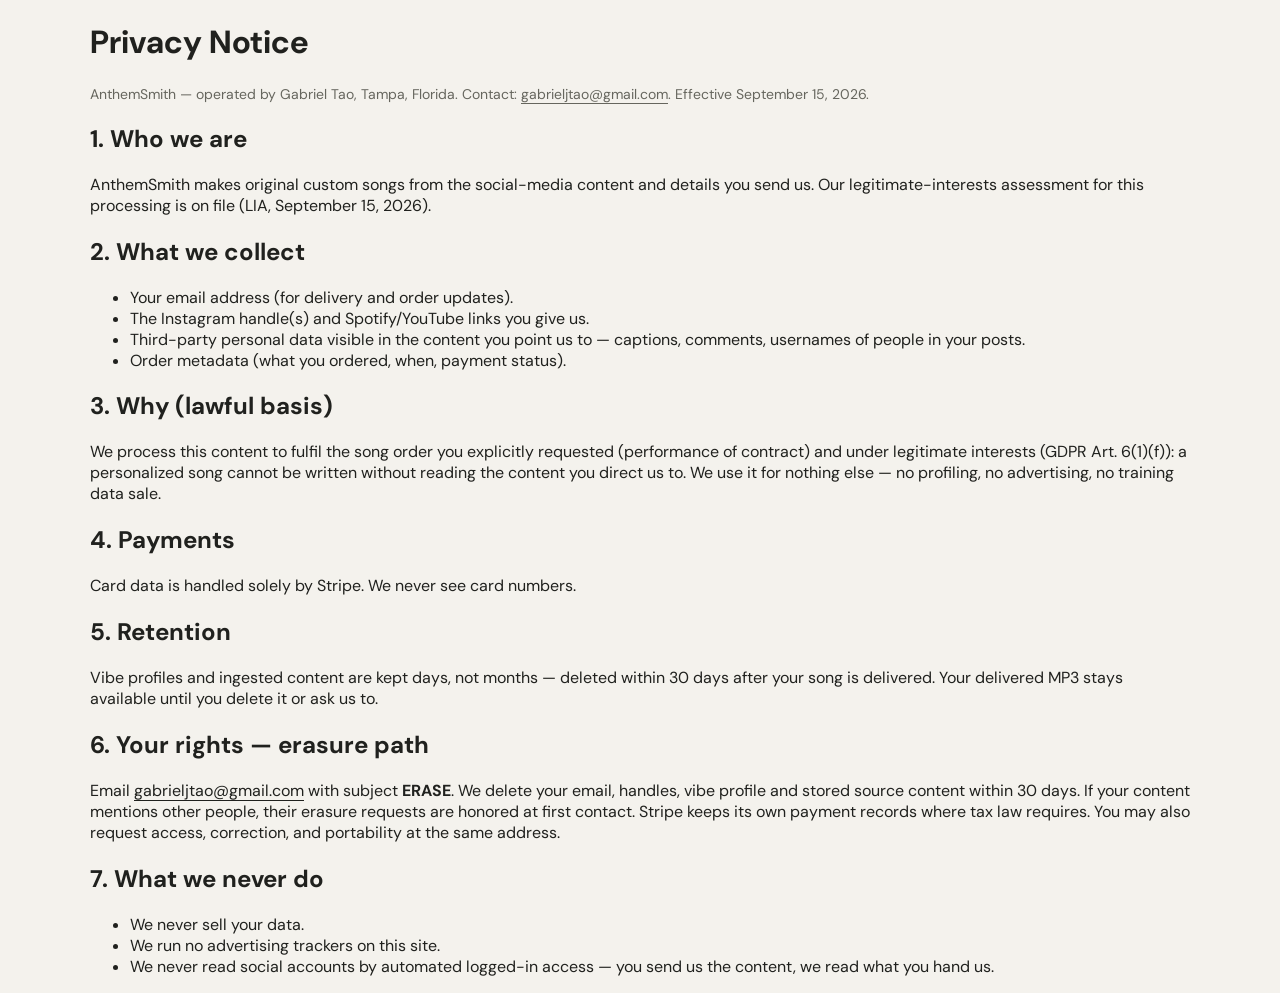
==== privacy.html @ d9696984 "AS-7b legal gate: privacy.html (notice + ERASE path, §4-C/D)" ====
<!doctype html>
<html lang="en">
<head>
<meta charset="utf-8">
<meta name="viewport" content="width=device-width,initial-scale=1">
<title>Privacy Notice — 🎶 AnthemSmith🎵🔨</title>
<link rel="icon" type="image/png" href="assets/anthemsmith-logo.png">
<link rel="stylesheet" href="style.css">
</head>
<body>
<main class="legal">
<h1>Privacy Notice</h1>
<p class="muted">AnthemSmith — operated by Gabriel Tao, Tampa, Florida. Contact: <a href="mailto:gabrieljtao@gmail.com">gabrieljtao@gmail.com</a>. Effective September 15, 2026.</p>

<h2>1. Who we are</h2>
<p>AnthemSmith makes original custom songs from the social-media content and details you send us. Our legitimate-interests assessment for this processing is on file (LIA, September 15, 2026).</p>

<h2>2. What we collect</h2>
<ul>
<li>Your email address (for delivery and order updates).</li>
<li>The Instagram handle(s) and Spotify/YouTube links you give us.</li>
<li>Third-party personal data visible in the content you point us to — captions, comments, usernames of people in your posts.</li>
<li>Order metadata (what you ordered, when, payment status).</li>
</ul>

<h2>3. Why (lawful basis)</h2>
<p>We process this content to fulfil the song order you explicitly requested (performance of contract) and under legitimate interests (GDPR Art. 6(1)(f)): a personalized song cannot be written without reading the content you direct us to. We use it for nothing else — no profiling, no advertising, no training data sale.</p>

<h2>4. Payments</h2>
<p>Card data is handled solely by Stripe. We never see card numbers.</p>

<h2>5. Retention</h2>
<p>Vibe profiles and ingested content are kept days, not months — deleted within 30 days after your song is delivered. Your delivered MP3 stays available until you delete it or ask us to.</p>

<h2>6. Your rights — erasure path</h2>
<p>Email <a href="mailto:gabrieljtao@gmail.com">gabrieljtao@gmail.com</a> with subject <strong>ERASE</strong>. We delete your email, handles, vibe profile and stored source content within 30 days. If your content mentions other people, their erasure requests are honored at first contact. Stripe keeps its own payment records where tax law requires. You may also request access, correction, and portability at the same address.</p>

<h2>7. What we never do</h2>
<ul>
<li>We never sell your data.</li>
<li>We run no advertising trackers on this site.</li>
<li>We never read social accounts by automated logged-in access — you send us the content, we read what you hand us.</li>
</ul>
</main>
</body>
</html>
---- style.css ----
@import url('https://fonts.googleapis.com/css2?family=DM+Sans:wght@400;500;600;700&family=Space+Grotesk:wght@500;600;700&display=swap');
:root{--bg:#f4f2ed;--ink:#20211e;--accent:#d93127;--line:#c6c5be;--card:#fff;--muted:#66665e}*{box-sizing:border-box}body{margin:0;background:var(--bg);color:var(--ink);font-family:'DM Sans',sans-serif;font-size:16px}button,input,select,textarea{font:inherit}button,a,summary{-webkit-tap-highlight-color:transparent}button{cursor:pointer}a{color:inherit;text-underline-offset:4px}button:focus-visible,a:focus-visible,summary:focus-visible{outline:3px solid var(--accent);outline-offset:4px}.chooser{display:flex;justify-content:center;align-items:center;gap:24px;padding:12px;background:#222;color:#fff;flex-wrap:wrap;font-size:14px}.chooser #options{display:flex;gap:6px}.chooser button{padding:9px 15px;background:transparent;color:#fff;border:1px solid #777;border-radius:4px;font-size:14px}.chooser button[aria-pressed=true]{background:#fff;color:#222;border-color:#fff}main{max-width:1180px;padding:0 40px;margin:auto}nav{display:flex;align-items:center;justify-content:space-between;padding:28px 0;gap:20px}nav>a:last-child{font-size:14px}.brand{display:flex;align-items:center;gap:9px;font:700 23px 'Space Grotesk',sans-serif;text-decoration:none}.brand-icon{display:block;width:32px;height:32px;overflow:hidden;border-radius:7px;background:#fff;position:relative}.brand-icon img{position:absolute;height:59px;width:177px;max-width:none;left:-8px;top:-13px}.hero{display:grid;grid-template-columns:1.1fr 1fr;align-items:center;gap:70px;padding:38px 0 55px}.eyebrow{font:600 12px 'Space Grotesk',sans-serif;letter-spacing:.09em}.copy h1{font:700 clamp(44px,5.3vw,70px)/1.04 'Space Grotesk',sans-serif;letter-spacing:-.055em;margin:20px 0}.intro{max-width:390px;font-size:19px;line-height:1.55;margin-bottom:25px}.story-options{display:flex;gap:7px;flex-wrap:wrap;margin:26px 0 22px}.story-options button{border:1px solid var(--line);color:var(--ink);background:transparent;padding:10px 13px;border-radius:30px;font-size:14px}.story-options button[aria-pressed=true]{background:var(--ink);color:var(--bg);border-color:var(--ink)}.primary{border:0;background:var(--accent);color:#fff;padding:16px 24px;font-weight:700;border-radius:4px}.small{font-size:13px;line-height:1.5;color:var(--muted)}.private{margin-top:23px;max-width:430px;font-size:14px;line-height:1.55}.private summary{cursor:pointer;font-weight:600}.private p{margin:12px 0}.post{margin:0;background:var(--card);color:#20211e;border:1px solid var(--line);box-shadow:5px 6px 0 #20211e12;align-self:center;min-width:0}.photo-button{padding:0;display:block;border:0;width:100%;background:transparent}.photo{background-image:url('assets/raw-categories.png');background-size:200% 200%;aspect-ratio:1;width:100%;background-repeat:no-repeat}.q0{background-position:0 0}.q1{background-position:100% 0}.q2{background-position:0 100%}.q3{background-position:100% 100%}figcaption{padding:22px}figcaption h2{font:700 24px/1.2 'Space Grotesk',sans-serif;margin:10px 0}figcaption p{font-size:15px;margin:12px 0}.text-button{background:none;border:0;padding:0;text-decoration:underline;text-underline-offset:4px;font-weight:600;color:inherit;font-size:14px}.process{border-top:1px solid var(--line);padding:26px 0;display:flex;justify-content:space-between;gap:20px;font-size:15px}.process b{color:var(--accent);padding-right:8px}footer{font-size:12px;color:var(--muted);padding:12px 0 25px}body[data-design="1"]{--bg:#22231f;--ink:#faf9f3;--accent:#c7ee52;--muted:#b7b8ad;--line:#606257}body[data-design="1"] .primary{color:#20211e}body[data-design="1"] .copy h1{text-transform:uppercase}body[data-design="1"] .post{padding:12px 12px 0;border:none;box-shadow:7px 8px 0 #c7ee52}body[data-design="1"] figcaption{padding:18px 8px}body[data-design="2"]{--bg:#f5d4cf;--accent:#712e38;--line:#be9993}body[data-design="2"] .hero{grid-template-columns:1fr 1.1fr}body[data-design="2"] .post{grid-column:1;grid-row:1}body[data-design="2"] .copy{grid-column:2;grid-row:1}body[data-design="2"] .copy h1{font-family:Georgia,serif;font-weight:400;letter-spacing:-.05em}dialog{border:0;background:var(--bg);color:var(--ink);padding:34px;width:min(570px,calc(100% - 28px));max-height:90dvh;overflow:auto;border-radius:8px}dialog::backdrop{background:#0009}dialog h2{font:600 30px/1.2 'Space Grotesk',sans-serif;margin:14px 0}dialog .close{float:right;border:0;background:none;color:inherit;font-size:27px;padding:0 4px}label{display:block;font-size:14px;font-weight:600;margin:18px 0 0}input,select,textarea{width:100%;display:block;margin-top:8px;background:var(--card);color:#20211e;border:1px solid var(--line);border-radius:4px;padding:12px;min-width:0}textarea{min-height:90px;resize:vertical}.form-row{display:grid;grid-template-columns:1fr 1fr;gap:16px}.optional{font-weight:400;color:var(--muted)}.sound{margin:23px 0}.sound summary{cursor:pointer;font-weight:600}.sound .small{margin:10px 0}form>.primary{margin-top:10px}blockquote{font:italic 21px/1.5 Georgia,serif;margin:22px 0}#demo .photo{margin-top:20px}#demo .primary{margin-top:18px}.muted{color:var(--muted);font-size:14px}
@media(max-width:740px){main{padding:0 22px}.chooser{gap:8px;padding:10px}.chooser>span{display:none}.chooser button{padding:8px 12px}nav{padding:22px 0}.brand{font-size:20px}nav>a:last-child{font-size:12px}.hero,body[data-design="2"] .hero{grid-template-columns:1fr;gap:30px;padding:22px 0 35px}.copy h1{font-size:clamp(43px,10vw,64px)}.intro{font-size:17px;max-width:420px}.post{max-width:460px;width:100%;justify-self:center}body[data-design="2"] .post,body[data-design="2"] .copy{grid-column:auto;grid-row:auto}.process{flex-direction:column;gap:16px;padding:23px 0}.private{margin-top:18px}.form-row{grid-template-columns:1fr;gap:0}dialog{padding:24px}.hero .primary{width:100%;max-width:430px}}
@media(prefers-reduced-motion:no-preference){button{transition:background .15s,color .15s}}

.song-sample{margin-top:18px;padding-top:17px;border-top:1px solid #ddd;color:#20211e}.sample-label{font-size:13px;font-weight:700}.sample-lyric{font:italic 16px/1.5 Georgia,serif!important}.sample-pending{display:block;border:1px solid #ccc;background:#f4f4f0;color:#686860;padding:12px;width:100%;text-align:left;border-radius:4px;font-size:13px;cursor:default}.song-sample audio{display:block;width:100%;margin-top:12px}#demoSample .song-sample{color:var(--ink)}.sound{border-top:1px solid var(--line);padding-top:22px;margin-top:25px}.sound h3{font:600 22px/1.3 'Space Grotesk',sans-serif;margin:0 0 16px}.voice{border:0;padding:0;margin:22px 0;display:flex;gap:16px;flex-wrap:wrap}.voice legend{font-size:14px;font-weight:600;margin-bottom:10px}.voice label{display:flex;align-items:center;gap:7px;margin:0;font-weight:400}.voice input{width:18px;height:18px;margin:0;accent-color:var(--accent)}.sound details{font-size:14px}.sound details summary{font-weight:400}

/* Narrative homepage: text and image stay in separate document-flow regions. */
html{scroll-behavior:smooth;scroll-padding-top:24px}.nav-links{display:flex;align-items:center;gap:25px;font-size:14px}.nav-links a{text-decoration:none}.nav-button{background:var(--ink);color:var(--bg);border:0;padding:12px 18px;border-radius:4px}.narrative-hero{grid-template-columns:1.15fr 1fr;gap:45px;padding:45px 0 65px}.narrative-hero h1{font-size:clamp(42px,4.5vw,60px);letter-spacing:-.055em;line-height:1.06}.narrative-hero h1 em{font-style:normal;color:var(--accent)}.narrative-hero .intro{font-size:17px;max-width:435px}.explore{display:inline-block;margin:20px 0 0 18px;font-size:14px}.memory-wall{display:grid;grid-template-columns:1fr 1fr;gap:15px;align-items:start}.memory{margin:0;background:#fff;padding:9px;box-shadow:3px 5px 0 #2222;border:1px solid #ccc}.main-memory{grid-column:1/-1;margin-right:25px;transform:rotate(2deg)}.memory figcaption{padding:13px 6px;font-size:14px}.memory figcaption p{margin:8px 0 0;font-weight:600;font-size:17px}.little-memory{grid-column:2;transform:rotate(-4deg);margin-top:5px}.memory-note{grid-column:1;grid-row:2;align-self:center;font:italic 23px/1.25 Georgia,serif;max-width:190px;margin:25px 0}.story-intro{border-top:1px solid var(--line);padding:55px 0 28px}.story-intro h2,.how-story h2,.private-story h2{font:700 clamp(32px,3.5vw,46px)/1.1 'Space Grotesk',sans-serif;letter-spacing:-.04em;margin:14px 0}.story-intro p{font-size:17px;line-height:1.5}.story-grid{display:grid;grid-template-columns:repeat(2,minmax(0,1fr));gap:30px}.story-card{background:#fff;min-width:0;border:1px solid var(--line)}.story-body{padding:25px}.story-body h3{font:700 28px/1.15 'Space Grotesk',sans-serif;letter-spacing:-.025em;margin:13px 0}.story-body>p{font-size:16px;line-height:1.5}.story-cta{margin-top:22px}.example-note{font-size:12px;color:var(--muted);margin:17px 0 0}.how-story{display:grid;grid-template-columns:1fr 1fr;gap:65px;padding:85px 0;align-items:center}.how-copy>p{font-size:17px;line-height:1.65;max-width:430px}.lyric-recipe{padding:28px;background:#eae7df;border:1px solid #d2cfc5}.recipe-line{margin-top:22px}.recipe-line>span,.recipe-song>span{font:600 12px 'Space Grotesk',sans-serif;letter-spacing:.1em}.recipe-line p{font-size:16px;line-height:1.5;margin:8px 0}.recipe-song{margin-top:23px;border-top:1px solid #b7b4ab;padding-top:23px}.recipe-song blockquote{font-size:22px;margin:13px 0}.recipe-song small{font-size:13px}.sound-story{text-align:center;padding:60px 30px;background:#23231f;color:#faf8f1}.sound-story h2{font:600 clamp(30px,4vw,49px)/1.15 'Space Grotesk',sans-serif;letter-spacing:-.035em;margin:20px auto;max-width:770px}.sound-story>p{font-size:17px;line-height:1.6;max-width:610px;margin:20px auto 28px}.private-story{display:flex;align-items:center;gap:50px;justify-content:space-between;padding:65px 0;border-bottom:1px solid var(--line)}.private-story p{font-size:16px;line-height:1.6;max-width:590px}.instagram-button{flex-shrink:0;border:1px solid var(--ink);padding:16px 20px;font-weight:600;text-decoration:none;border-radius:4px}.closing{text-align:center;padding:60px 0 65px}.closing h2{font:600 clamp(33px,4vw,48px)/1.1 'Space Grotesk',sans-serif;letter-spacing:-.04em;margin:20px 0 25px}footer{border-top:1px solid var(--line);display:flex;justify-content:space-between;gap:20px;padding-top:22px}footer b{font-size:16px;color:var(--ink)}
@media(max-width:740px){.nav-links{gap:12px}.nav-links>a{display:none}.nav-button{padding:10px 12px;font-size:13px}.narrative-hero{grid-template-columns:1fr;gap:30px;padding:20px 0 45px}.narrative-hero h1{font-size:clamp(39px,9.1vw,58px)}.narrative-hero .primary{width:auto}.explore{margin-left:0;display:block}.memory-wall{max-width:460px;justify-self:center}.story-intro{padding-top:35px}.story-grid{grid-template-columns:1fr;gap:25px}.story-body{padding:22px}.how-story{grid-template-columns:1fr;gap:25px;padding:50px 0}.lyric-recipe{padding:23px}.sound-story{padding:40px 23px}.private-story{flex-direction:column;align-items:start;gap:15px;padding:45px 0}.closing{padding:45px 0}footer{flex-direction:column;gap:12px}.memory-note{font-size:20px}.main-memory{margin-right:8px}.little-memory{margin-right:8px}}
@media(prefers-reduced-motion:reduce){html{scroll-behavior:auto}}

/* Approved smith mark: display the complete icon, with no legacy logo crop. */
.brand-icon{width:46px;height:46px;flex-shrink:0;border-radius:10px}.brand-icon img{position:static;display:block;width:100%;height:100%;max-width:100%;object-fit:contain}.brand{gap:10px}footer .brand{font-size:20px}@media(max-width:740px){.brand-icon{width:38px;height:38px}}

/* Casual phone-style wheelbarrow image for hero, story card, and dialog. */
.photo.q1{background-image:url("assets/wheelbarrow-couple.png");background-size:cover;background-position:center}.main-memory{transform:none}

.photo.q3{background-image:url("assets/friends-dog.png");background-size:cover;background-position:center}

/* Biography profile uses unique demo photos; category pictures occur only below. */
.maya-profile{background:#fff;border:1px solid #ccc;box-shadow:5px 6px 0 #2221;min-width:0}.maya-profile>header{display:flex;justify-content:space-between;align-items:center;padding:18px 18px 7px}.maya-profile header b{display:block;font-size:18px}.maya-profile header span{display:block;font-size:12px;color:#62625d;margin-top:4px}.maya-profile .demo-label{border:1px solid #ccc;padding:5px 8px;font-weight:700;letter-spacing:.07em}.profile-bio{font-size:14px;padding:0 18px;margin:8px 0}.profile-disclosure{font-size:12px;color:#666;padding:0 18px;margin:8px 0 16px}.maya-grid{display:grid;grid-template-columns:repeat(3,minmax(0,1fr));gap:1px;background:#ddd}.maya-post{background:white;min-width:0}.maya-photo{background-image:url('assets/maya-profile.png');background-size:300% 200%;aspect-ratio:1}.m0{background-position:0 0}.m1{background-position:50% 0}.m2{background-position:100% 0}.m3{background-position:0 100%}.m4{background-position:50% 100%}.m5{background-position:100% 100%}.maya-caption{padding:10px}.likes{font-size:12px;font-weight:600}.maya-caption p{font-size:13px;line-height:1.55;margin:8px 0 0}.maya-caption mark{background:#ffe9e9;color:#a71422;text-decoration:underline;text-decoration-color:#cb2332;text-underline-offset:3px;box-decoration-break:clone;-webkit-box-decoration-break:clone}.maya-player{padding:22px}.maya-player h3{font:700 23px 'Space Grotesk',sans-serif;margin:12px 0}.maya-player blockquote{font-size:18px;line-height:1.5}.maya-player audio{width:100%}.narrative-hero{align-items:start;grid-template-columns:1fr 1.2fr;gap:40px}.narrative-hero .copy{padding-top:30px}.inline-builder{margin:20px 0 60px;padding:38px;border:1px solid var(--line);background:#fff;scroll-margin-top:20px}.inline-builder h2{font:700 36px 'Space Grotesk',sans-serif;letter-spacing:-.03em;margin:14px 0}.inline-builder form{max-width:760px}.intake-step{border:0;border-top:1px solid #ddd;margin:28px 0;padding:20px 0 0;min-width:0}.intake-step>legend{font:600 20px 'Space Grotesk',sans-serif;padding-right:12px}.intake-step #addProfile{margin-top:15px}.intake-step details summary,.personal-details summary{cursor:pointer;font-size:14px}.personal-details{margin:25px 0}.intake-step .private{max-width:650px}.brand-name{font-size:22px}.inline-builder [hidden]{display:none!important}@media(max-width:740px){.narrative-hero{grid-template-columns:1fr;gap:30px}.narrative-hero .copy{padding-top:0}.maya-grid{grid-template-columns:repeat(2,minmax(0,1fr))}.maya-caption p{font-size:14px}.inline-builder{padding:22px;margin-bottom:40px}.inline-builder h2{font-size:30px}.intake-step>legend{font-size:18px}.brand-name{font-size:16px}.brand-icon{width:32px;height:32px}.brand{gap:6px}.nav-button{font-size:12px;padding:9px}.nav-links{gap:6px}}
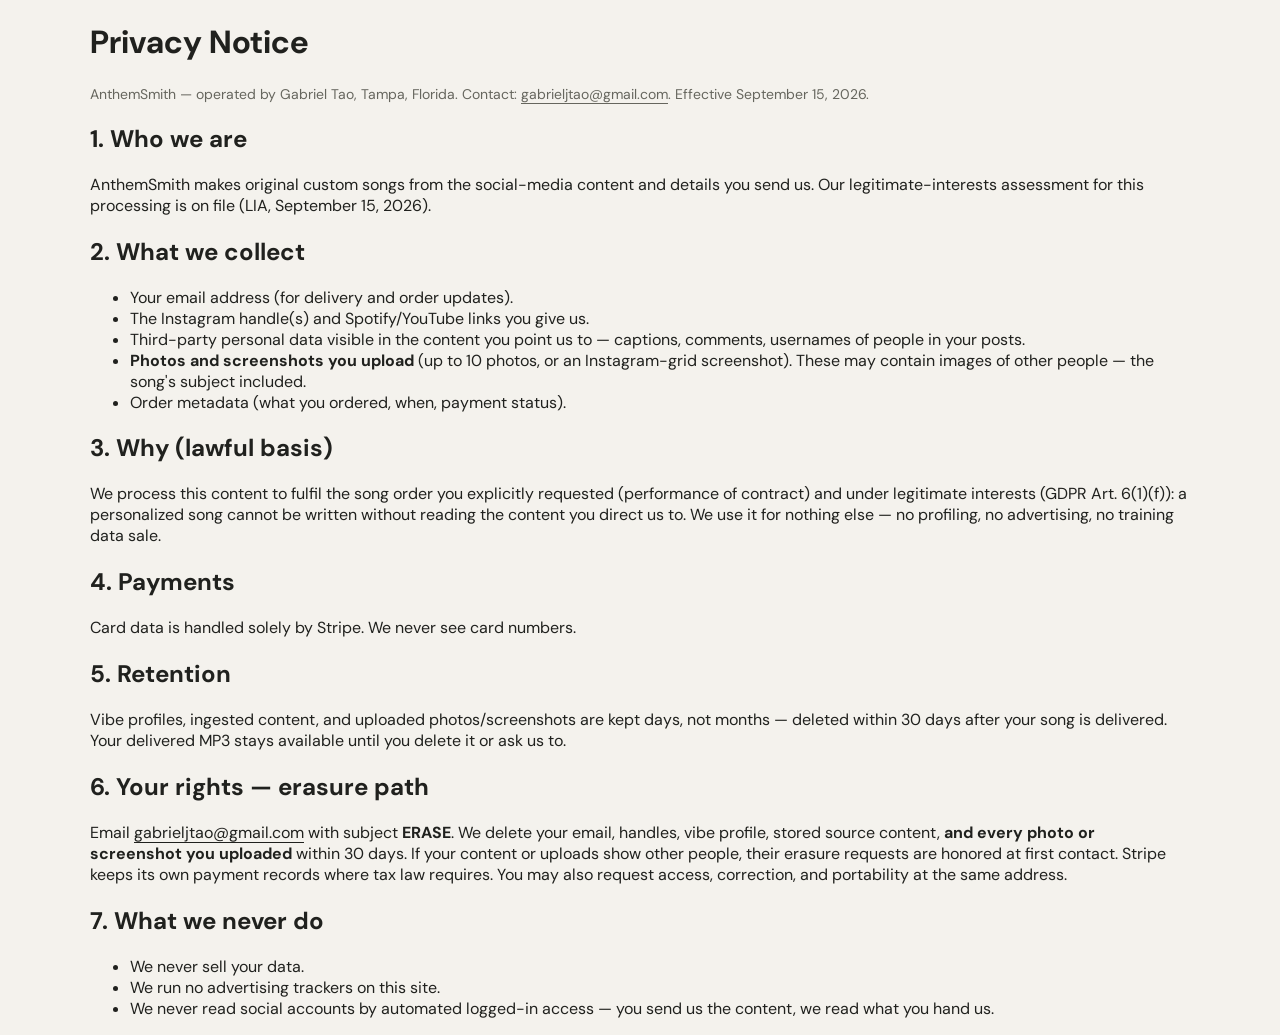
==== commit fc8ae6ab: "AS-11 storefront redesign: three-option intake per Gabe 09-15 - HOW IT WORKS section: 3 SVG cards in" ====
--- a/privacy.html
+++ b/privacy.html
@@ -20,6 +20,7 @@
 <li>Your email address (for delivery and order updates).</li>
 <li>The Instagram handle(s) and Spotify/YouTube links you give us.</li>
 <li>Third-party personal data visible in the content you point us to — captions, comments, usernames of people in your posts.</li>
+<li><strong>Photos and screenshots you upload</strong> (up to 10 photos, or an Instagram-grid screenshot). These may contain images of other people — the song's subject included.</li>
 <li>Order metadata (what you ordered, when, payment status).</li>
 </ul>
 
@@ -30,10 +31,10 @@
 <p>Card data is handled solely by Stripe. We never see card numbers.</p>
 
 <h2>5. Retention</h2>
-<p>Vibe profiles and ingested content are kept days, not months — deleted within 30 days after your song is delivered. Your delivered MP3 stays available until you delete it or ask us to.</p>
+<p>Vibe profiles, ingested content, and uploaded photos/screenshots are kept days, not months — deleted within 30 days after your song is delivered. Your delivered MP3 stays available until you delete it or ask us to.</p>
 
 <h2>6. Your rights — erasure path</h2>
-<p>Email <a href="mailto:gabrieljtao@gmail.com">gabrieljtao@gmail.com</a> with subject <strong>ERASE</strong>. We delete your email, handles, vibe profile and stored source content within 30 days. If your content mentions other people, their erasure requests are honored at first contact. Stripe keeps its own payment records where tax law requires. You may also request access, correction, and portability at the same address.</p>
+<p>Email <a href="mailto:gabrieljtao@gmail.com">gabrieljtao@gmail.com</a> with subject <strong>ERASE</strong>. We delete your email, handles, vibe profile, stored source content, <strong>and every photo or screenshot you uploaded</strong> within 30 days. If your content or uploads show other people, their erasure requests are honored at first contact. Stripe keeps its own payment records where tax law requires. You may also request access, correction, and portability at the same address.</p>
 
 <h2>7. What we never do</h2>
 <ul>
--- a/style.css
+++ b/style.css
@@ -19,4 +19,28 @@
 .photo.q3{background-image:url("assets/friends-dog.png");background-size:cover;background-position:center}
 
 /* Biography profile uses unique demo photos; category pictures occur only below. */
+<<<<<<< HEAD
+.maya-profile{background:#fff;border:1px solid #ccc;box-shadow:5px 6px 0 #2221;min-width:0}.maya-profile>header{display:flex;justify-content:space-between;align-items:center;padding:18px 18px 7px}.maya-profile header b{display:block;font-size:18px}.maya-profile header span{display:block;font-size:12px;color:#62625d;margin-top:4px}.maya-profile .demo-label{border:1px solid #ccc;padding:5px 8px;font-weight:700;letter-spacing:.07em}.profile-bio{font-size:14px;padding:0 18px;margin:8px 0}.profile-disclosure{font-size:12px;color:#666;padding:0 18px;margin:8px 0 16px}.maya-grid{display:grid;grid-template-columns:repeat(3,minmax(0,1fr));gap:1px;background:#ddd}.maya-post{background:white;min-width:0}.maya-photo{background-image:url('assets/maya-profile.png');background-size:300% 200%;aspect-ratio:1}.m0{background-position:0 0}.m1{background-position:50% 0}.m2{background-position:100% 0}.m3{background-position:0 100%}.m4{background-position:50% 100%}.m5{background-position:100% 100%}.maya-caption{padding:10px}.likes{font-size:12px;font-weight:600}.maya-caption p{font-size:13px;line-height:1.55;margin:8px 0 0}.maya-caption mark{background:#ffe9e9;color:#a71422;text-decoration:underline;text-decoration-color:#cb2332;text-underline-offset:3px;box-decoration-break:clone;-webkit-box-decoration-break:clone}.maya-player{padding:22px}.maya-player h3{font:700 23px 'Space Grotesk',sans-serif;margin:12px 0}.maya-player blockquote{font-size:18px;line-height:1.5}.maya-player audio{width:100%}.narrative-hero{align-items:start;grid-template-columns:1fr 1.2fr;gap:40px}.narrative-hero .copy{padding-top:30px}.inline-builder{margin:20px 0 60px;padding:38px;border:1px solid var(--line);background:#fff;scroll-margin-top:20px}.inline-builder h2{font:700 36px 'Space Grotesk',sans-serif;letter-spacing:-.03em;margin:14px 0}.inline-builder form{max-width:760px}.intake-step{border:0;border-top:1px solid #ddd;margin:28px 0;padding:20px 0 0;min-width:0}.intake-step>legend{font:600 20px 'Space Grotesk',sans-serif;padding-right:12px}.intake-step #addProfile{margin-top:15px}.intake-step details summary,.personal-details summary{cursor:pointer;font-size:14px}.personal-details{margin:25px 0}.intake-step .private{max-width:650px}.brand-name{font-size:22px}#payment{margin-top:28px}.pay-grid{display:grid;grid-template-columns:repeat(auto-fit,minmax(220px,1fr));gap:18px;margin:18px 0}.pay-card{border:1px solid #ddd;border-radius:12px;padding:18px;text-align:center}.pay-card img{border-radius:8px;margin:10px 0;display:inline-block;max-width:100%;height:auto}.pay-link{display:block;margin:10px auto;padding:10px 16px;border-radius:999px;background:#111;color:#fff;text-decoration:none;max-width:260px}.pay-link:hover{opacity:.85}.inline-builder [hidden]{display:none!important}@media(max-width:740px){.narrative-hero{grid-template-columns:1fr;gap:30px}.narrative-hero .copy{padding-top:0}.maya-grid{grid-template-columns:repeat(2,minmax(0,1fr))}.maya-caption p{font-size:14px}.inline-builder{padding:22px;margin-bottom:40px}.inline-builder h2{font-size:30px}.intake-step>legend{font-size:18px}.brand-name{font-size:16px}.brand-icon{width:32px;height:32px}.brand{gap:6px}.nav-button{font-size:12px;padding:9px}.nav-links{gap:6px}}
+=======
 .maya-profile{background:#fff;border:1px solid #ccc;box-shadow:5px 6px 0 #2221;min-width:0}.maya-profile>header{display:flex;justify-content:space-between;align-items:center;padding:18px 18px 7px}.maya-profile header b{display:block;font-size:18px}.maya-profile header span{display:block;font-size:12px;color:#62625d;margin-top:4px}.maya-profile .demo-label{border:1px solid #ccc;padding:5px 8px;font-weight:700;letter-spacing:.07em}.profile-bio{font-size:14px;padding:0 18px;margin:8px 0}.profile-disclosure{font-size:12px;color:#666;padding:0 18px;margin:8px 0 16px}.maya-grid{display:grid;grid-template-columns:repeat(3,minmax(0,1fr));gap:1px;background:#ddd}.maya-post{background:white;min-width:0}.maya-photo{background-image:url('assets/maya-profile.png');background-size:300% 200%;aspect-ratio:1}.m0{background-position:0 0}.m1{background-position:50% 0}.m2{background-position:100% 0}.m3{background-position:0 100%}.m4{background-position:50% 100%}.m5{background-position:100% 100%}.maya-caption{padding:10px}.likes{font-size:12px;font-weight:600}.maya-caption p{font-size:13px;line-height:1.55;margin:8px 0 0}.maya-caption mark{background:#ffe9e9;color:#a71422;text-decoration:underline;text-decoration-color:#cb2332;text-underline-offset:3px;box-decoration-break:clone;-webkit-box-decoration-break:clone}.maya-player{padding:22px}.maya-player h3{font:700 23px 'Space Grotesk',sans-serif;margin:12px 0}.maya-player blockquote{font-size:18px;line-height:1.5}.maya-player audio{width:100%}.narrative-hero{align-items:start;grid-template-columns:1fr 1.2fr;gap:40px}.narrative-hero .copy{padding-top:30px}.inline-builder{margin:20px 0 60px;padding:38px;border:1px solid var(--line);background:#fff;scroll-margin-top:20px}.inline-builder h2{font:700 36px 'Space Grotesk',sans-serif;letter-spacing:-.03em;margin:14px 0}.inline-builder form{max-width:760px}.intake-step{border:0;border-top:1px solid #ddd;margin:28px 0;padding:20px 0 0;min-width:0}.intake-step>legend{font:600 20px 'Space Grotesk',sans-serif;padding-right:12px}.intake-step #addProfile{margin-top:15px}.intake-step details summary,.personal-details summary{cursor:pointer;font-size:14px}.personal-details{margin:25px 0}.intake-step .private{max-width:650px}.brand-name{font-size:22px}.inline-builder [hidden]{display:none!important}@media(max-width:740px){.narrative-hero{grid-template-columns:1fr;gap:30px}.narrative-hero .copy{padding-top:0}.maya-grid{grid-template-columns:repeat(2,minmax(0,1fr))}.maya-caption p{font-size:14px}.inline-builder{padding:22px;margin-bottom:40px}.inline-builder h2{font-size:30px}.intake-step>legend{font-size:18px}.brand-name{font-size:16px}.brand-icon{width:32px;height:32px}.brand{gap:6px}.nav-button{font-size:12px;padding:9px}.nav-links{gap:6px}}
+
+/* ---- three ways in (bindi drop-in, ox fold 2026-09-15) ---- */
+.input-ways{border-top:1px solid var(--line);padding:70px 0 20px}
+.input-ways .eyebrow{font:600 12px 'Space Grotesk',sans-serif;letter-spacing:.09em;color:var(--muted)}
+.input-ways h2{font:700 clamp(32px,3.5vw,46px)/1.1 'Space Grotesk',sans-serif;letter-spacing:-.04em;margin:14px 0 12px}
+.input-ways .lede{font-size:17px;line-height:1.6;max-width:610px;margin-bottom:38px}
+.ways{display:grid;grid-template-columns:repeat(3,minmax(0,1fr));gap:26px;align-items:start}
+.way{background:var(--card);border:1px solid var(--line);box-shadow:5px 6px 0 #20211e14;padding:0 0 24px;min-width:0}
+.way .num{display:inline-block;font:700 12px 'Space Grotesk',sans-serif;letter-spacing:.1em;background:var(--ink);color:var(--bg);padding:5px 9px;margin:22px 0 0 22px}
+.way .art{padding:18px 22px 6px}
+.way h3{font:700 23px/1.15 'Space Grotesk',sans-serif;letter-spacing:-.025em;margin:6px 22px 0}
+.way p{font-size:15px;margin:9px 22px 0;color:#3a3b36}
+.way .best{display:inline-block;margin:16px 22px 0;font-size:12px;font-weight:600;letter-spacing:.06em;color:var(--accent);border:1px solid var(--accent);border-radius:20px;padding:4px 11px}
+.recover{margin:30px 0 0;padding:24px 26px;border:1px solid var(--line);background:#fff;display:flex;gap:20px;align-items:center;flex-wrap:wrap}
+.recover .field{flex:1 1 320px;border:1px dashed #b9b8b0;border-radius:4px;padding:13px 15px;color:var(--muted);font-size:14px;background:#fcfbf9}
+.recover b{display:block;font:600 15px 'Space Grotesk',sans-serif;margin-bottom:6px;color:var(--ink)}
+.recover .why{flex:1 1 260px;font-size:14px;color:var(--muted)}
+.recover .why strong{color:var(--ink)}
+.ways-note{margin:22px 0 0;font-size:13px;color:var(--muted)}
+@media(max-width:740px){.ways{grid-template-columns:1fr;gap:20px}.input-ways{padding:45px 0 10px}.recover{padding:20px}}
+>>>>>>> be573bd (AS-11 storefront redesign: three-option intake per Gabe 09-15)
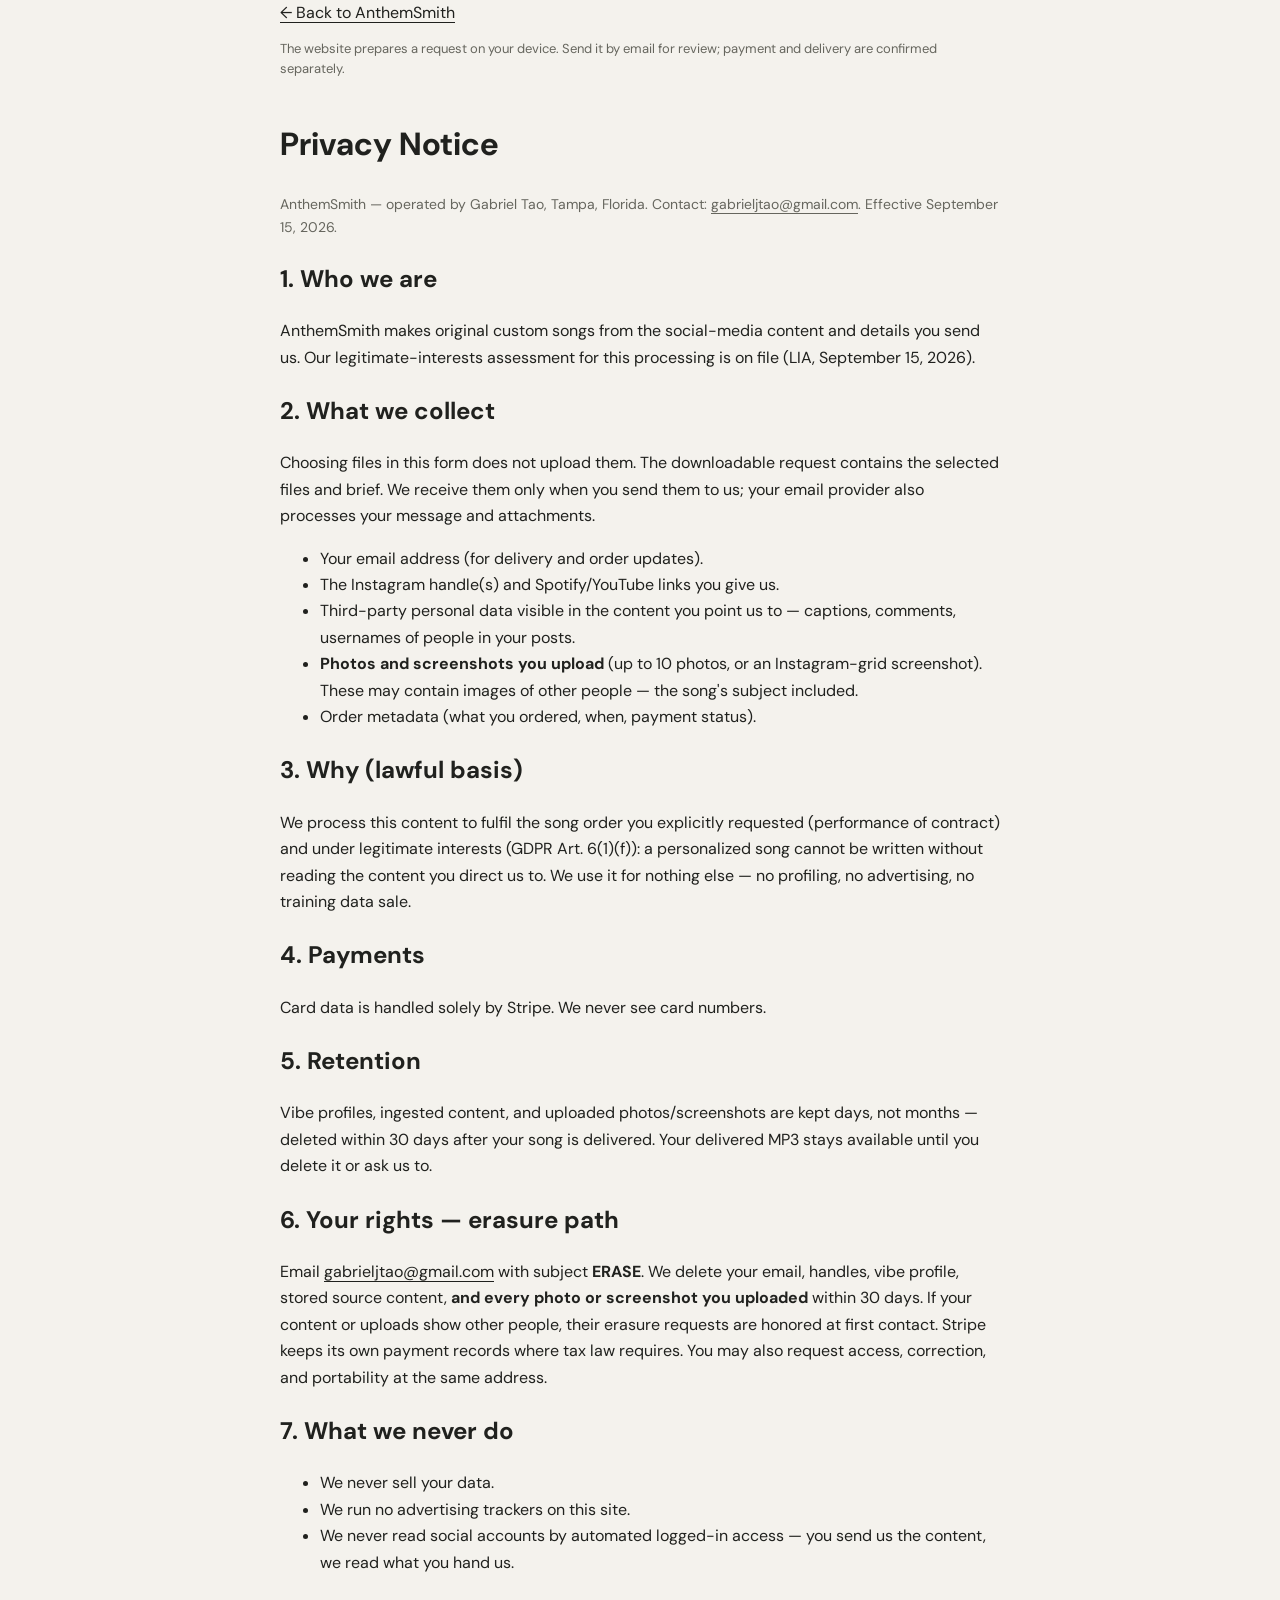
==== commit 6197a521: "Whale repair 20260915: intake hardening (10-photo/1-shot limits, email+permission), manual email req" ====
--- a/privacy.html
+++ b/privacy.html
@@ -4,18 +4,18 @@
 <meta charset="utf-8">
 <meta name="viewport" content="width=device-width,initial-scale=1">
 <title>Privacy Notice — 🎶 AnthemSmith🎵🔨</title>
-<link rel="icon" type="image/png" href="assets/anthemsmith-logo.png">
+<link rel="icon" type="image/webp" href="assets/anthemsmith-mark.webp">
 <link rel="stylesheet" href="style.css">
 </head>
 <body>
-<main class="legal">
+<main class="legal"><a href="index.html">← Back to AnthemSmith</a><p class="small">The website prepares a request on your device. Send it by email for review; payment and delivery are confirmed separately.</p>
 <h1>Privacy Notice</h1>
 <p class="muted">AnthemSmith — operated by Gabriel Tao, Tampa, Florida. Contact: <a href="mailto:gabrieljtao@gmail.com">gabrieljtao@gmail.com</a>. Effective September 15, 2026.</p>
 
 <h2>1. Who we are</h2>
 <p>AnthemSmith makes original custom songs from the social-media content and details you send us. Our legitimate-interests assessment for this processing is on file (LIA, September 15, 2026).</p>
 
-<h2>2. What we collect</h2>
+<h2>2. What we collect</h2><p>Choosing files in this form does not upload them. The downloadable request contains the selected files and brief. We receive them only when you send them to us; your email provider also processes your message and attachments.</p>
 <ul>
 <li>Your email address (for delivery and order updates).</li>
 <li>The Instagram handle(s) and Spotify/YouTube links you give us.</li>
--- a/style.css
+++ b/style.css
@@ -1,5 +1,5 @@
 @import url('https://fonts.googleapis.com/css2?family=DM+Sans:wght@400;500;600;700&family=Space+Grotesk:wght@500;600;700&display=swap');
-:root{--bg:#f4f2ed;--ink:#20211e;--accent:#d93127;--line:#c6c5be;--card:#fff;--muted:#66665e}*{box-sizing:border-box}body{margin:0;background:var(--bg);color:var(--ink);font-family:'DM Sans',sans-serif;font-size:16px}button,input,select,textarea{font:inherit}button,a,summary{-webkit-tap-highlight-color:transparent}button{cursor:pointer}a{color:inherit;text-underline-offset:4px}button:focus-visible,a:focus-visible,summary:focus-visible{outline:3px solid var(--accent);outline-offset:4px}.chooser{display:flex;justify-content:center;align-items:center;gap:24px;padding:12px;background:#222;color:#fff;flex-wrap:wrap;font-size:14px}.chooser #options{display:flex;gap:6px}.chooser button{padding:9px 15px;background:transparent;color:#fff;border:1px solid #777;border-radius:4px;font-size:14px}.chooser button[aria-pressed=true]{background:#fff;color:#222;border-color:#fff}main{max-width:1180px;padding:0 40px;margin:auto}nav{display:flex;align-items:center;justify-content:space-between;padding:28px 0;gap:20px}nav>a:last-child{font-size:14px}.brand{display:flex;align-items:center;gap:9px;font:700 23px 'Space Grotesk',sans-serif;text-decoration:none}.brand-icon{display:block;width:32px;height:32px;overflow:hidden;border-radius:7px;background:#fff;position:relative}.brand-icon img{position:absolute;height:59px;width:177px;max-width:none;left:-8px;top:-13px}.hero{display:grid;grid-template-columns:1.1fr 1fr;align-items:center;gap:70px;padding:38px 0 55px}.eyebrow{font:600 12px 'Space Grotesk',sans-serif;letter-spacing:.09em}.copy h1{font:700 clamp(44px,5.3vw,70px)/1.04 'Space Grotesk',sans-serif;letter-spacing:-.055em;margin:20px 0}.intro{max-width:390px;font-size:19px;line-height:1.55;margin-bottom:25px}.story-options{display:flex;gap:7px;flex-wrap:wrap;margin:26px 0 22px}.story-options button{border:1px solid var(--line);color:var(--ink);background:transparent;padding:10px 13px;border-radius:30px;font-size:14px}.story-options button[aria-pressed=true]{background:var(--ink);color:var(--bg);border-color:var(--ink)}.primary{border:0;background:var(--accent);color:#fff;padding:16px 24px;font-weight:700;border-radius:4px}.small{font-size:13px;line-height:1.5;color:var(--muted)}.private{margin-top:23px;max-width:430px;font-size:14px;line-height:1.55}.private summary{cursor:pointer;font-weight:600}.private p{margin:12px 0}.post{margin:0;background:var(--card);color:#20211e;border:1px solid var(--line);box-shadow:5px 6px 0 #20211e12;align-self:center;min-width:0}.photo-button{padding:0;display:block;border:0;width:100%;background:transparent}.photo{background-image:url('assets/raw-categories.png');background-size:200% 200%;aspect-ratio:1;width:100%;background-repeat:no-repeat}.q0{background-position:0 0}.q1{background-position:100% 0}.q2{background-position:0 100%}.q3{background-position:100% 100%}figcaption{padding:22px}figcaption h2{font:700 24px/1.2 'Space Grotesk',sans-serif;margin:10px 0}figcaption p{font-size:15px;margin:12px 0}.text-button{background:none;border:0;padding:0;text-decoration:underline;text-underline-offset:4px;font-weight:600;color:inherit;font-size:14px}.process{border-top:1px solid var(--line);padding:26px 0;display:flex;justify-content:space-between;gap:20px;font-size:15px}.process b{color:var(--accent);padding-right:8px}footer{font-size:12px;color:var(--muted);padding:12px 0 25px}body[data-design="1"]{--bg:#22231f;--ink:#faf9f3;--accent:#c7ee52;--muted:#b7b8ad;--line:#606257}body[data-design="1"] .primary{color:#20211e}body[data-design="1"] .copy h1{text-transform:uppercase}body[data-design="1"] .post{padding:12px 12px 0;border:none;box-shadow:7px 8px 0 #c7ee52}body[data-design="1"] figcaption{padding:18px 8px}body[data-design="2"]{--bg:#f5d4cf;--accent:#712e38;--line:#be9993}body[data-design="2"] .hero{grid-template-columns:1fr 1.1fr}body[data-design="2"] .post{grid-column:1;grid-row:1}body[data-design="2"] .copy{grid-column:2;grid-row:1}body[data-design="2"] .copy h1{font-family:Georgia,serif;font-weight:400;letter-spacing:-.05em}dialog{border:0;background:var(--bg);color:var(--ink);padding:34px;width:min(570px,calc(100% - 28px));max-height:90dvh;overflow:auto;border-radius:8px}dialog::backdrop{background:#0009}dialog h2{font:600 30px/1.2 'Space Grotesk',sans-serif;margin:14px 0}dialog .close{float:right;border:0;background:none;color:inherit;font-size:27px;padding:0 4px}label{display:block;font-size:14px;font-weight:600;margin:18px 0 0}input,select,textarea{width:100%;display:block;margin-top:8px;background:var(--card);color:#20211e;border:1px solid var(--line);border-radius:4px;padding:12px;min-width:0}textarea{min-height:90px;resize:vertical}.form-row{display:grid;grid-template-columns:1fr 1fr;gap:16px}.optional{font-weight:400;color:var(--muted)}.sound{margin:23px 0}.sound summary{cursor:pointer;font-weight:600}.sound .small{margin:10px 0}form>.primary{margin-top:10px}blockquote{font:italic 21px/1.5 Georgia,serif;margin:22px 0}#demo .photo{margin-top:20px}#demo .primary{margin-top:18px}.muted{color:var(--muted);font-size:14px}
+:root{--bg:#f4f2ed;--ink:#20211e;--accent:#d93127;--line:#c6c5be;--card:#fff;--muted:#66665e}*{box-sizing:border-box}body{margin:0;background:var(--bg);color:var(--ink);font-family:'DM Sans',sans-serif;font-size:16px}button,input,select,textarea{font:inherit}button,a,summary{-webkit-tap-highlight-color:transparent}button{cursor:pointer}a{color:inherit;text-underline-offset:4px}button:focus-visible,a:focus-visible,summary:focus-visible{outline:3px solid var(--accent);outline-offset:4px}.chooser{display:flex;justify-content:center;align-items:center;gap:24px;padding:12px;background:#222;color:#fff;flex-wrap:wrap;font-size:14px}.chooser #options{display:flex;gap:6px}.chooser button{padding:9px 15px;background:transparent;color:#fff;border:1px solid #777;border-radius:4px;font-size:14px}.chooser button[aria-pressed=true]{background:#fff;color:#222;border-color:#fff}main{max-width:1180px;padding:0 40px;margin:auto}nav{display:flex;align-items:center;justify-content:space-between;padding:28px 0;gap:20px}nav>a:last-child{font-size:14px}.brand{display:flex;align-items:center;gap:9px;font:700 23px 'Space Grotesk',sans-serif;text-decoration:none}.brand-icon{display:block;width:32px;height:32px;overflow:hidden;border-radius:7px;background:#fff;position:relative}.brand-icon img{position:absolute;height:59px;width:177px;max-width:none;left:-8px;top:-13px}.hero{display:grid;grid-template-columns:1.1fr 1fr;align-items:center;gap:70px;padding:38px 0 55px}.eyebrow{font:600 12px 'Space Grotesk',sans-serif;letter-spacing:.09em}.copy h1{font:700 clamp(44px,5.3vw,70px)/1.04 'Space Grotesk',sans-serif;letter-spacing:-.055em;margin:20px 0}.intro{max-width:390px;font-size:19px;line-height:1.55;margin-bottom:25px}.story-options{display:flex;gap:7px;flex-wrap:wrap;margin:26px 0 22px}.story-options button{border:1px solid var(--line);color:var(--ink);background:transparent;padding:10px 13px;border-radius:30px;font-size:14px}.story-options button[aria-pressed=true]{background:var(--ink);color:var(--bg);border-color:var(--ink)}.primary{border:0;background:var(--accent);color:#fff;padding:16px 24px;font-weight:700;border-radius:4px}.small{font-size:13px;line-height:1.5;color:var(--muted)}.private{margin-top:23px;max-width:430px;font-size:14px;line-height:1.55}.private summary{cursor:pointer;font-weight:600}.private p{margin:12px 0}.post{margin:0;background:var(--card);color:#20211e;border:1px solid var(--line);box-shadow:5px 6px 0 #20211e12;align-self:center;min-width:0}.photo-button{padding:0;display:block;border:0;width:100%;background:transparent}.photo{background-image:url('assets/raw-categories.webp');background-size:200% 200%;aspect-ratio:1;width:100%;background-repeat:no-repeat}.q0{background-position:0 0}.q1{background-position:100% 0}.q2{background-position:0 100%}.q3{background-position:100% 100%}figcaption{padding:22px}figcaption h2{font:700 24px/1.2 'Space Grotesk',sans-serif;margin:10px 0}figcaption p{font-size:15px;margin:12px 0}.text-button{background:none;border:0;padding:0;text-decoration:underline;text-underline-offset:4px;font-weight:600;color:inherit;font-size:14px}.process{border-top:1px solid var(--line);padding:26px 0;display:flex;justify-content:space-between;gap:20px;font-size:15px}.process b{color:var(--accent);padding-right:8px}footer{font-size:12px;color:var(--muted);padding:12px 0 25px}body[data-design="1"]{--bg:#22231f;--ink:#faf9f3;--accent:#c7ee52;--muted:#b7b8ad;--line:#606257}body[data-design="1"] .primary{color:#20211e}body[data-design="1"] .copy h1{text-transform:uppercase}body[data-design="1"] .post{padding:12px 12px 0;border:none;box-shadow:7px 8px 0 #c7ee52}body[data-design="1"] figcaption{padding:18px 8px}body[data-design="2"]{--bg:#f5d4cf;--accent:#712e38;--line:#be9993}body[data-design="2"] .hero{grid-template-columns:1fr 1.1fr}body[data-design="2"] .post{grid-column:1;grid-row:1}body[data-design="2"] .copy{grid-column:2;grid-row:1}body[data-design="2"] .copy h1{font-family:Georgia,serif;font-weight:400;letter-spacing:-.05em}dialog{border:0;background:var(--bg);color:var(--ink);padding:34px;width:min(570px,calc(100% - 28px));max-height:90dvh;overflow:auto;border-radius:8px}dialog::backdrop{background:#0009}dialog h2{font:600 30px/1.2 'Space Grotesk',sans-serif;margin:14px 0}dialog .close{float:right;border:0;background:none;color:inherit;font-size:27px;padding:0 4px}label{display:block;font-size:14px;font-weight:600;margin:18px 0 0}input,select,textarea{width:100%;display:block;margin-top:8px;background:var(--card);color:#20211e;border:1px solid var(--line);border-radius:4px;padding:12px;min-width:0}textarea{min-height:90px;resize:vertical}.form-row{display:grid;grid-template-columns:1fr 1fr;gap:16px}.optional{font-weight:400;color:var(--muted)}.sound{margin:23px 0}.sound summary{cursor:pointer;font-weight:600}.sound .small{margin:10px 0}form>.primary{margin-top:10px}blockquote{font:italic 21px/1.5 Georgia,serif;margin:22px 0}#demo .photo{margin-top:20px}#demo .primary{margin-top:18px}.muted{color:var(--muted);font-size:14px}
 @media(max-width:740px){main{padding:0 22px}.chooser{gap:8px;padding:10px}.chooser>span{display:none}.chooser button{padding:8px 12px}nav{padding:22px 0}.brand{font-size:20px}nav>a:last-child{font-size:12px}.hero,body[data-design="2"] .hero{grid-template-columns:1fr;gap:30px;padding:22px 0 35px}.copy h1{font-size:clamp(43px,10vw,64px)}.intro{font-size:17px;max-width:420px}.post{max-width:460px;width:100%;justify-self:center}body[data-design="2"] .post,body[data-design="2"] .copy{grid-column:auto;grid-row:auto}.process{flex-direction:column;gap:16px;padding:23px 0}.private{margin-top:18px}.form-row{grid-template-columns:1fr;gap:0}dialog{padding:24px}.hero .primary{width:100%;max-width:430px}}
 @media(prefers-reduced-motion:no-preference){button{transition:background .15s,color .15s}}
 
@@ -14,15 +14,12 @@
 .brand-icon{width:46px;height:46px;flex-shrink:0;border-radius:10px}.brand-icon img{position:static;display:block;width:100%;height:100%;max-width:100%;object-fit:contain}.brand{gap:10px}footer .brand{font-size:20px}@media(max-width:740px){.brand-icon{width:38px;height:38px}}
 
 /* Casual phone-style wheelbarrow image for hero, story card, and dialog. */
-.photo.q1{background-image:url("assets/wheelbarrow-couple.png");background-size:cover;background-position:center}.main-memory{transform:none}
+.photo.q1{background-image:url("assets/wheelbarrow-couple.webp");background-size:cover;background-position:center}.main-memory{transform:none}
 
-.photo.q3{background-image:url("assets/friends-dog.png");background-size:cover;background-position:center}
+.photo.q3{background-image:url("assets/friends-dog.webp");background-size:cover;background-position:center}
 
 /* Biography profile uses unique demo photos; category pictures occur only below. */
-<<<<<<< HEAD
-.maya-profile{background:#fff;border:1px solid #ccc;box-shadow:5px 6px 0 #2221;min-width:0}.maya-profile>header{display:flex;justify-content:space-between;align-items:center;padding:18px 18px 7px}.maya-profile header b{display:block;font-size:18px}.maya-profile header span{display:block;font-size:12px;color:#62625d;margin-top:4px}.maya-profile .demo-label{border:1px solid #ccc;padding:5px 8px;font-weight:700;letter-spacing:.07em}.profile-bio{font-size:14px;padding:0 18px;margin:8px 0}.profile-disclosure{font-size:12px;color:#666;padding:0 18px;margin:8px 0 16px}.maya-grid{display:grid;grid-template-columns:repeat(3,minmax(0,1fr));gap:1px;background:#ddd}.maya-post{background:white;min-width:0}.maya-photo{background-image:url('assets/maya-profile.png');background-size:300% 200%;aspect-ratio:1}.m0{background-position:0 0}.m1{background-position:50% 0}.m2{background-position:100% 0}.m3{background-position:0 100%}.m4{background-position:50% 100%}.m5{background-position:100% 100%}.maya-caption{padding:10px}.likes{font-size:12px;font-weight:600}.maya-caption p{font-size:13px;line-height:1.55;margin:8px 0 0}.maya-caption mark{background:#ffe9e9;color:#a71422;text-decoration:underline;text-decoration-color:#cb2332;text-underline-offset:3px;box-decoration-break:clone;-webkit-box-decoration-break:clone}.maya-player{padding:22px}.maya-player h3{font:700 23px 'Space Grotesk',sans-serif;margin:12px 0}.maya-player blockquote{font-size:18px;line-height:1.5}.maya-player audio{width:100%}.narrative-hero{align-items:start;grid-template-columns:1fr 1.2fr;gap:40px}.narrative-hero .copy{padding-top:30px}.inline-builder{margin:20px 0 60px;padding:38px;border:1px solid var(--line);background:#fff;scroll-margin-top:20px}.inline-builder h2{font:700 36px 'Space Grotesk',sans-serif;letter-spacing:-.03em;margin:14px 0}.inline-builder form{max-width:760px}.intake-step{border:0;border-top:1px solid #ddd;margin:28px 0;padding:20px 0 0;min-width:0}.intake-step>legend{font:600 20px 'Space Grotesk',sans-serif;padding-right:12px}.intake-step #addProfile{margin-top:15px}.intake-step details summary,.personal-details summary{cursor:pointer;font-size:14px}.personal-details{margin:25px 0}.intake-step .private{max-width:650px}.brand-name{font-size:22px}#payment{margin-top:28px}.pay-grid{display:grid;grid-template-columns:repeat(auto-fit,minmax(220px,1fr));gap:18px;margin:18px 0}.pay-card{border:1px solid #ddd;border-radius:12px;padding:18px;text-align:center}.pay-card img{border-radius:8px;margin:10px 0;display:inline-block;max-width:100%;height:auto}.pay-link{display:block;margin:10px auto;padding:10px 16px;border-radius:999px;background:#111;color:#fff;text-decoration:none;max-width:260px}.pay-link:hover{opacity:.85}.inline-builder [hidden]{display:none!important}@media(max-width:740px){.narrative-hero{grid-template-columns:1fr;gap:30px}.narrative-hero .copy{padding-top:0}.maya-grid{grid-template-columns:repeat(2,minmax(0,1fr))}.maya-caption p{font-size:14px}.inline-builder{padding:22px;margin-bottom:40px}.inline-builder h2{font-size:30px}.intake-step>legend{font-size:18px}.brand-name{font-size:16px}.brand-icon{width:32px;height:32px}.brand{gap:6px}.nav-button{font-size:12px;padding:9px}.nav-links{gap:6px}}
-=======
-.maya-profile{background:#fff;border:1px solid #ccc;box-shadow:5px 6px 0 #2221;min-width:0}.maya-profile>header{display:flex;justify-content:space-between;align-items:center;padding:18px 18px 7px}.maya-profile header b{display:block;font-size:18px}.maya-profile header span{display:block;font-size:12px;color:#62625d;margin-top:4px}.maya-profile .demo-label{border:1px solid #ccc;padding:5px 8px;font-weight:700;letter-spacing:.07em}.profile-bio{font-size:14px;padding:0 18px;margin:8px 0}.profile-disclosure{font-size:12px;color:#666;padding:0 18px;margin:8px 0 16px}.maya-grid{display:grid;grid-template-columns:repeat(3,minmax(0,1fr));gap:1px;background:#ddd}.maya-post{background:white;min-width:0}.maya-photo{background-image:url('assets/maya-profile.png');background-size:300% 200%;aspect-ratio:1}.m0{background-position:0 0}.m1{background-position:50% 0}.m2{background-position:100% 0}.m3{background-position:0 100%}.m4{background-position:50% 100%}.m5{background-position:100% 100%}.maya-caption{padding:10px}.likes{font-size:12px;font-weight:600}.maya-caption p{font-size:13px;line-height:1.55;margin:8px 0 0}.maya-caption mark{background:#ffe9e9;color:#a71422;text-decoration:underline;text-decoration-color:#cb2332;text-underline-offset:3px;box-decoration-break:clone;-webkit-box-decoration-break:clone}.maya-player{padding:22px}.maya-player h3{font:700 23px 'Space Grotesk',sans-serif;margin:12px 0}.maya-player blockquote{font-size:18px;line-height:1.5}.maya-player audio{width:100%}.narrative-hero{align-items:start;grid-template-columns:1fr 1.2fr;gap:40px}.narrative-hero .copy{padding-top:30px}.inline-builder{margin:20px 0 60px;padding:38px;border:1px solid var(--line);background:#fff;scroll-margin-top:20px}.inline-builder h2{font:700 36px 'Space Grotesk',sans-serif;letter-spacing:-.03em;margin:14px 0}.inline-builder form{max-width:760px}.intake-step{border:0;border-top:1px solid #ddd;margin:28px 0;padding:20px 0 0;min-width:0}.intake-step>legend{font:600 20px 'Space Grotesk',sans-serif;padding-right:12px}.intake-step #addProfile{margin-top:15px}.intake-step details summary,.personal-details summary{cursor:pointer;font-size:14px}.personal-details{margin:25px 0}.intake-step .private{max-width:650px}.brand-name{font-size:22px}.inline-builder [hidden]{display:none!important}@media(max-width:740px){.narrative-hero{grid-template-columns:1fr;gap:30px}.narrative-hero .copy{padding-top:0}.maya-grid{grid-template-columns:repeat(2,minmax(0,1fr))}.maya-caption p{font-size:14px}.inline-builder{padding:22px;margin-bottom:40px}.inline-builder h2{font-size:30px}.intake-step>legend{font-size:18px}.brand-name{font-size:16px}.brand-icon{width:32px;height:32px}.brand{gap:6px}.nav-button{font-size:12px;padding:9px}.nav-links{gap:6px}}
+.maya-profile{background:#fff;border:1px solid #ccc;box-shadow:5px 6px 0 #2221;min-width:0}.maya-profile>header{display:flex;justify-content:space-between;align-items:center;padding:18px 18px 7px}.maya-profile header b{display:block;font-size:18px}.maya-profile header span{display:block;font-size:12px;color:#62625d;margin-top:4px}.maya-profile .demo-label{border:1px solid #ccc;padding:5px 8px;font-weight:700;letter-spacing:.07em}.profile-bio{font-size:14px;padding:0 18px;margin:8px 0}.profile-disclosure{font-size:12px;color:#666;padding:0 18px;margin:8px 0 16px}.maya-grid{display:grid;grid-template-columns:repeat(3,minmax(0,1fr));gap:1px;background:#ddd}.maya-post{background:white;min-width:0}.maya-photo{background-image:url('assets/maya-profile.webp');background-size:300% 200%;aspect-ratio:1}.m0{background-position:0 0}.m1{background-position:50% 0}.m2{background-position:100% 0}.m3{background-position:0 100%}.m4{background-position:50% 100%}.m5{background-position:100% 100%}.maya-caption{padding:10px}.likes{font-size:12px;font-weight:600}.maya-caption p{font-size:13px;line-height:1.55;margin:8px 0 0}.maya-caption mark{background:#ffe9e9;color:#a71422;text-decoration:underline;text-decoration-color:#cb2332;text-underline-offset:3px;box-decoration-break:clone;-webkit-box-decoration-break:clone}.maya-player{padding:22px}.maya-player h3{font:700 23px 'Space Grotesk',sans-serif;margin:12px 0}.maya-player blockquote{font-size:18px;line-height:1.5}.maya-player audio{width:100%}.narrative-hero{align-items:start;grid-template-columns:1fr 1.2fr;gap:40px}.narrative-hero .copy{padding-top:30px}.inline-builder{margin:20px 0 60px;padding:38px;border:1px solid var(--line);background:#fff;scroll-margin-top:20px}.inline-builder h2{font:700 36px 'Space Grotesk',sans-serif;letter-spacing:-.03em;margin:14px 0}.inline-builder form{max-width:760px}.intake-step{border:0;border-top:1px solid #ddd;margin:28px 0;padding:20px 0 0;min-width:0}.intake-step>legend{font:600 20px 'Space Grotesk',sans-serif;padding-right:12px}.intake-step #addProfile{margin-top:15px}.intake-step details summary,.personal-details summary{cursor:pointer;font-size:14px}.personal-details{margin:25px 0}.intake-step .private{max-width:650px}.brand-name{font-size:22px}#payment{margin-top:28px}.pay-grid{display:grid;grid-template-columns:repeat(auto-fit,minmax(220px,1fr));gap:18px;margin:18px 0}.pay-card{border:1px solid #ddd;border-radius:12px;padding:18px;text-align:center}.pay-card img{border-radius:8px;margin:10px 0;display:inline-block;max-width:100%;height:auto}.pay-link{display:block;margin:10px auto;padding:10px 16px;border-radius:999px;background:#111;color:#fff;text-decoration:none;max-width:260px}.pay-link:hover{opacity:.85}.inline-builder [hidden]{display:none!important}@media(max-width:740px){.narrative-hero{grid-template-columns:1fr;gap:30px}.narrative-hero .copy{padding-top:0}.maya-grid{grid-template-columns:repeat(2,minmax(0,1fr))}.maya-caption p{font-size:14px}.inline-builder{padding:22px;margin-bottom:40px}.inline-builder h2{font-size:30px}.intake-step>legend{font-size:18px}.brand-name{font-size:16px}.brand-icon{width:32px;height:32px}.brand{gap:6px}.nav-button{font-size:12px;padding:9px}.nav-links{gap:6px}}
 
 /* ---- three ways in (bindi drop-in, ox fold 2026-09-15) ---- */
 .input-ways{border-top:1px solid var(--line);padding:70px 0 20px}
@@ -43,4 +40,10 @@
 .recover .why strong{color:var(--ink)}
 .ways-note{margin:22px 0 0;font-size:13px;color:var(--muted)}
 @media(max-width:740px){.ways{grid-template-columns:1fr;gap:20px}.input-ways{padding:45px 0 10px}.recover{padding:20px}}
->>>>>>> be573bd (AS-11 storefront redesign: three-option intake per Gabe 09-15)
+
+
+/* Intake repair */
+.lane{display:flex;align-items:center;flex-wrap:wrap;gap:10px;padding:16px;border:1px solid var(--line);border-radius:4px;cursor:pointer}
+.lane input,.gate-line input{width:20px;height:20px;margin:0;flex-shrink:0;accent-color:var(--accent)}
+.lane-note{flex-basis:100%;padding-left:30px;font-size:14px;font-weight:400;color:var(--muted)}
+.gate-line{display:flex;gap:10px;align-items:flex-start;line-height:1.5}.file-previews{display:grid;grid-template-columns:repeat(auto-fit,minmax(110px,1fr));gap:12px;margin-top:16px}.file-preview{margin:0;min-width:0}.file-preview img{width:100%;height:110px;object-fit:cover}.file-preview figcaption{padding:6px 0;overflow-wrap:anywhere;font-size:13px}.file-preview button{background:white;border:1px solid var(--line);padding:6px 10px}.request-actions{display:flex;gap:12px;flex-wrap:wrap;margin:22px 0}.request-actions a{display:inline-block}.intake-error{color:#a71422;font-size:14px}.legal{max-width:800px;line-height:1.65;padding-bottom:50px}.legal h1{margin-top:40px}#brief{overflow-wrap:anywhere}#requestStatus{min-height:1.5em}audio{max-width:100%}@media(max-width:380px){nav{flex-wrap:wrap}.nav-links{margin-left:auto}.inline-builder{padding:16px}}
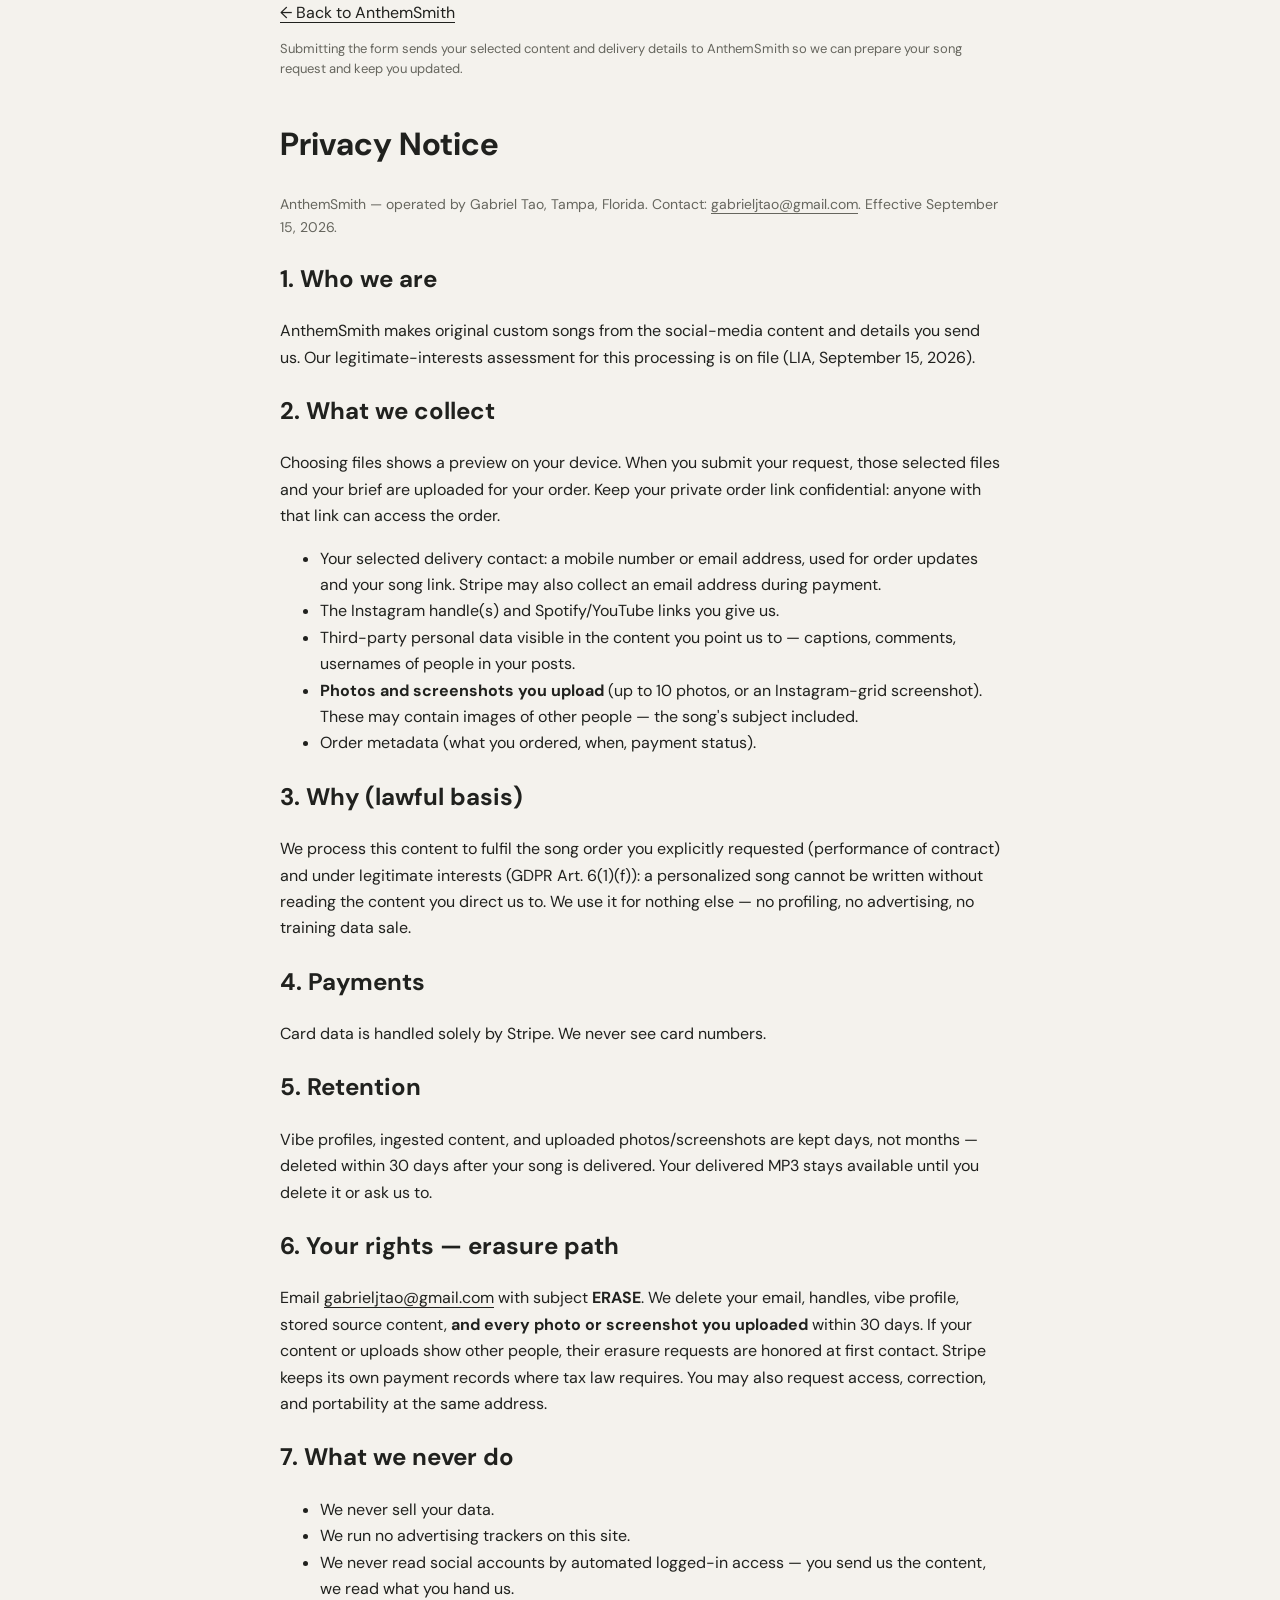
==== commit aa06019e: "Review Whale frontend-only checkout patch (reconciled) Apply Whale's private-API checkout client (or" ====
--- a/privacy.html
+++ b/privacy.html
@@ -8,16 +8,16 @@
 <link rel="stylesheet" href="style.css">
 </head>
 <body>
-<main class="legal"><a href="index.html">← Back to AnthemSmith</a><p class="small">The website prepares a request on your device. Send it by email for review; payment and delivery are confirmed separately.</p>
+<main class="legal"><a href="index.html">← Back to AnthemSmith</a><p class="small">Submitting the form sends your selected content and delivery details to AnthemSmith so we can prepare your song request and keep you updated.</p>
 <h1>Privacy Notice</h1>
 <p class="muted">AnthemSmith — operated by Gabriel Tao, Tampa, Florida. Contact: <a href="mailto:gabrieljtao@gmail.com">gabrieljtao@gmail.com</a>. Effective September 15, 2026.</p>
 
 <h2>1. Who we are</h2>
 <p>AnthemSmith makes original custom songs from the social-media content and details you send us. Our legitimate-interests assessment for this processing is on file (LIA, September 15, 2026).</p>
 
-<h2>2. What we collect</h2><p>Choosing files in this form does not upload them. The downloadable request contains the selected files and brief. We receive them only when you send them to us; your email provider also processes your message and attachments.</p>
+<h2>2. What we collect</h2><p>Choosing files shows a preview on your device. When you submit your request, those selected files and your brief are uploaded for your order. Keep your private order link confidential: anyone with that link can access the order.</p>
 <ul>
-<li>Your email address (for delivery and order updates).</li>
+<li>Your selected delivery contact: a mobile number or email address, used for order updates and your song link. Stripe may also collect an email address during payment.</li>
 <li>The Instagram handle(s) and Spotify/YouTube links you give us.</li>
 <li>Third-party personal data visible in the content you point us to — captions, comments, usernames of people in your posts.</li>
 <li><strong>Photos and screenshots you upload</strong> (up to 10 photos, or an Instagram-grid screenshot). These may contain images of other people — the song's subject included.</li>
--- a/style.css
+++ b/style.css
@@ -19,7 +19,7 @@
 .photo.q3{background-image:url("assets/friends-dog.webp");background-size:cover;background-position:center}
 
 /* Biography profile uses unique demo photos; category pictures occur only below. */
-.maya-profile{background:#fff;border:1px solid #ccc;box-shadow:5px 6px 0 #2221;min-width:0}.maya-profile>header{display:flex;justify-content:space-between;align-items:center;padding:18px 18px 7px}.maya-profile header b{display:block;font-size:18px}.maya-profile header span{display:block;font-size:12px;color:#62625d;margin-top:4px}.maya-profile .demo-label{border:1px solid #ccc;padding:5px 8px;font-weight:700;letter-spacing:.07em}.profile-bio{font-size:14px;padding:0 18px;margin:8px 0}.profile-disclosure{font-size:12px;color:#666;padding:0 18px;margin:8px 0 16px}.maya-grid{display:grid;grid-template-columns:repeat(3,minmax(0,1fr));gap:1px;background:#ddd}.maya-post{background:white;min-width:0}.maya-photo{background-image:url('assets/maya-profile.webp');background-size:300% 200%;aspect-ratio:1}.m0{background-position:0 0}.m1{background-position:50% 0}.m2{background-position:100% 0}.m3{background-position:0 100%}.m4{background-position:50% 100%}.m5{background-position:100% 100%}.maya-caption{padding:10px}.likes{font-size:12px;font-weight:600}.maya-caption p{font-size:13px;line-height:1.55;margin:8px 0 0}.maya-caption mark{background:#ffe9e9;color:#a71422;text-decoration:underline;text-decoration-color:#cb2332;text-underline-offset:3px;box-decoration-break:clone;-webkit-box-decoration-break:clone}.maya-player{padding:22px}.maya-player h3{font:700 23px 'Space Grotesk',sans-serif;margin:12px 0}.maya-player blockquote{font-size:18px;line-height:1.5}.maya-player audio{width:100%}.narrative-hero{align-items:start;grid-template-columns:1fr 1.2fr;gap:40px}.narrative-hero .copy{padding-top:30px}.inline-builder{margin:20px 0 60px;padding:38px;border:1px solid var(--line);background:#fff;scroll-margin-top:20px}.inline-builder h2{font:700 36px 'Space Grotesk',sans-serif;letter-spacing:-.03em;margin:14px 0}.inline-builder form{max-width:760px}.intake-step{border:0;border-top:1px solid #ddd;margin:28px 0;padding:20px 0 0;min-width:0}.intake-step>legend{font:600 20px 'Space Grotesk',sans-serif;padding-right:12px}.intake-step #addProfile{margin-top:15px}.intake-step details summary,.personal-details summary{cursor:pointer;font-size:14px}.personal-details{margin:25px 0}.intake-step .private{max-width:650px}.brand-name{font-size:22px}#payment{margin-top:28px}.pay-grid{display:grid;grid-template-columns:repeat(auto-fit,minmax(220px,1fr));gap:18px;margin:18px 0}.pay-card{border:1px solid #ddd;border-radius:12px;padding:18px;text-align:center}.pay-card img{border-radius:8px;margin:10px 0;display:inline-block;max-width:100%;height:auto}.pay-link{display:block;margin:10px auto;padding:10px 16px;border-radius:999px;background:#111;color:#fff;text-decoration:none;max-width:260px}.pay-link:hover{opacity:.85}.inline-builder [hidden]{display:none!important}@media(max-width:740px){.narrative-hero{grid-template-columns:1fr;gap:30px}.narrative-hero .copy{padding-top:0}.maya-grid{grid-template-columns:repeat(2,minmax(0,1fr))}.maya-caption p{font-size:14px}.inline-builder{padding:22px;margin-bottom:40px}.inline-builder h2{font-size:30px}.intake-step>legend{font-size:18px}.brand-name{font-size:16px}.brand-icon{width:32px;height:32px}.brand{gap:6px}.nav-button{font-size:12px;padding:9px}.nav-links{gap:6px}}
+.maya-profile{background:#fff;border:1px solid #ccc;box-shadow:5px 6px 0 #2221;min-width:0}.maya-profile>header{display:flex;justify-content:space-between;align-items:center;padding:18px 18px 7px}.maya-profile header b{display:block;font-size:18px}.maya-profile header span{display:block;font-size:12px;color:#62625d;margin-top:4px}.maya-profile .demo-label{border:1px solid #ccc;padding:5px 8px;font-weight:700;letter-spacing:.07em}.profile-bio{font-size:14px;padding:0 18px;margin:8px 0}.profile-disclosure{font-size:12px;color:#666;padding:0 18px;margin:8px 0 16px}.maya-grid{display:grid;grid-template-columns:repeat(3,minmax(0,1fr));gap:1px;background:#ddd}.maya-post{background:white;min-width:0}.maya-photo{background-image:url('assets/maya-profile.webp');background-size:300% 200%;aspect-ratio:1}.m0{background-position:0 0}.m1{background-position:50% 0}.m2{background-position:100% 0}.m3{background-position:0 100%}.m4{background-position:50% 100%}.m5{background-position:100% 100%}.maya-caption{padding:10px}.likes{font-size:12px;font-weight:600}.maya-caption p{font-size:13px;line-height:1.55;margin:8px 0 0}.maya-caption mark{background:#ffe9e9;color:#a71422;text-decoration:underline;text-decoration-color:#cb2332;text-underline-offset:3px;box-decoration-break:clone;-webkit-box-decoration-break:clone}.maya-player{padding:22px}.maya-player h3{font:700 23px 'Space Grotesk',sans-serif;margin:12px 0}.maya-player blockquote{font-size:18px;line-height:1.5}.maya-player audio{width:100%}.narrative-hero{align-items:start;grid-template-columns:1fr 1.2fr;gap:40px}.narrative-hero .copy{padding-top:30px}.inline-builder{margin:20px 0 60px;padding:38px;border:1px solid var(--line);background:#fff;scroll-margin-top:20px}.inline-builder h2{font:700 36px 'Space Grotesk',sans-serif;letter-spacing:-.03em;margin:14px 0}.inline-builder form{max-width:760px}.intake-step{border:0;border-top:1px solid #ddd;margin:28px 0;padding:20px 0 0;min-width:0}.intake-step>legend{font:600 20px 'Space Grotesk',sans-serif;padding-right:12px}.intake-step #addProfile{margin-top:15px}.intake-step details summary,.personal-details summary{cursor:pointer;font-size:14px}.personal-details{margin:25px 0}.intake-step .private{max-width:650px}.brand-name{font-size:22px}#payment{margin-top:28px}.pay-choice{display:grid;gap:10px;margin-bottom:6px}.pay-confirm{margin:8px 0 14px;max-width:320px}.progress{height:10px;border:1px solid #ddd;border-radius:999px;overflow:hidden;background:#f4f3f0;margin:10px 0}.progress-bar{display:block;height:100%;background:#111;border-radius:999px;transition:width .6s ease}.pay-grid{display:grid;grid-template-columns:repeat(auto-fit,minmax(220px,1fr));gap:18px;margin:18px 0}.pay-card{border:1px solid #ddd;border-radius:12px;padding:18px;text-align:center}.pay-card img{border-radius:8px;margin:10px 0;display:inline-block;max-width:100%;height:auto}.pay-link{display:block;margin:10px auto;padding:10px 16px;border-radius:999px;background:#111;color:#fff;text-decoration:none;max-width:260px}.pay-link:hover{opacity:.85}.inline-builder [hidden]{display:none!important}@media(max-width:740px){.narrative-hero{grid-template-columns:1fr;gap:30px}.narrative-hero .copy{padding-top:0}.maya-grid{grid-template-columns:repeat(2,minmax(0,1fr))}.maya-caption p{font-size:14px}.inline-builder{padding:22px;margin-bottom:40px}.inline-builder h2{font-size:30px}.intake-step>legend{font-size:18px}.brand-name{font-size:16px}.brand-icon{width:32px;height:32px}.brand{gap:6px}.nav-button{font-size:12px;padding:9px}.nav-links{gap:6px}}
 
 /* ---- three ways in (bindi drop-in, ox fold 2026-09-15) ---- */
 .input-ways{border-top:1px solid var(--line);padding:70px 0 20px}
@@ -47,3 +47,10 @@
 .lane input,.gate-line input{width:20px;height:20px;margin:0;flex-shrink:0;accent-color:var(--accent)}
 .lane-note{flex-basis:100%;padding-left:30px;font-size:14px;font-weight:400;color:var(--muted)}
 .gate-line{display:flex;gap:10px;align-items:flex-start;line-height:1.5}.file-previews{display:grid;grid-template-columns:repeat(auto-fit,minmax(110px,1fr));gap:12px;margin-top:16px}.file-preview{margin:0;min-width:0}.file-preview img{width:100%;height:110px;object-fit:cover}.file-preview figcaption{padding:6px 0;overflow-wrap:anywhere;font-size:13px}.file-preview button{background:white;border:1px solid var(--line);padding:6px 10px}.request-actions{display:flex;gap:12px;flex-wrap:wrap;margin:22px 0}.request-actions a{display:inline-block}.intake-error{color:#a71422;font-size:14px}.legal{max-width:800px;line-height:1.65;padding-bottom:50px}.legal h1{margin-top:40px}#brief{overflow-wrap:anywhere}#requestStatus{min-height:1.5em}audio{max-width:100%}@media(max-width:380px){nav{flex-wrap:wrap}.nav-links{margin-left:auto}.inline-builder{padding:16px}}
+
+.pay-qr{display:block;margin:12px auto 6px;border-radius:12px;box-shadow:0 4px 14px rgba(0,0,0,.12);width:220px;height:220px;object-fit:cover}
+.pay-card{display:flex;flex-direction:column;align-items:center;min-height:340px}
+.pay-card b{font-size:1.05rem;margin-bottom:4px}
+
+.pay-link{margin-top:auto}
+.delivery-options{display:flex;gap:24px;flex-wrap:wrap;margin-bottom:18px}.delivery-options label{display:flex;align-items:center;gap:8px}.delivery-options input{width:auto}#brief{margin-top:24px;padding-top:24px;border-top:1px solid var(--line)}#brief .primary,#brief .checkout-link{display:inline-block;margin-top:16px;margin-right:12px;text-decoration:none}#brief audio{display:block;width:100%;margin:20px 0}#brief label{display:block;margin-top:20px}#brief textarea{width:100%}#checkoutButton:disabled{opacity:.65;cursor:wait}
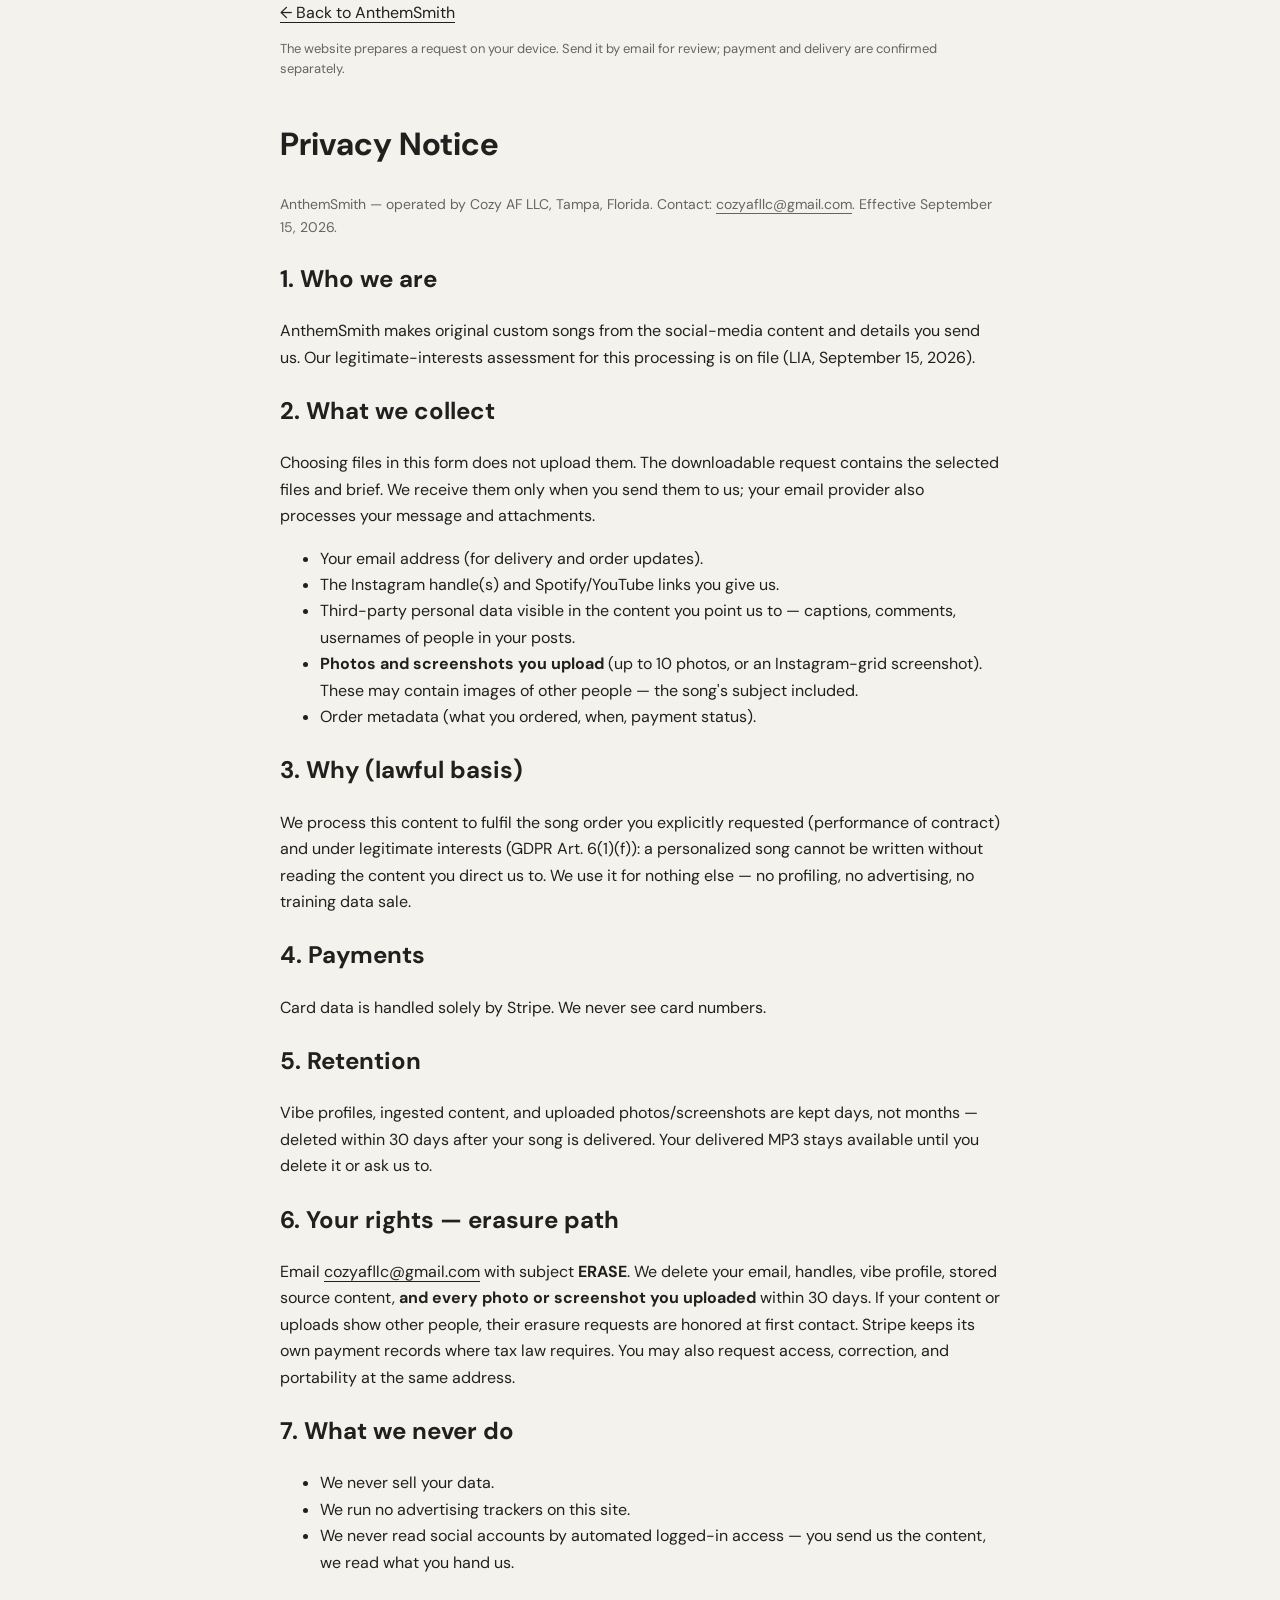
==== commit d133db5d: "ox: unpause checkout, cozyafllc email, scrub Gabriel Tao → Cozy AF LLC, wire payment" ====
--- a/privacy.html
+++ b/privacy.html
@@ -8,16 +8,16 @@
 <link rel="stylesheet" href="style.css">
 </head>
 <body>
-<main class="legal"><a href="index.html">← Back to AnthemSmith</a><p class="small">Submitting the form sends your selected content and delivery details to AnthemSmith so we can prepare your song request and keep you updated.</p>
+<main class="legal"><a href="index.html">← Back to AnthemSmith</a><p class="small">The website prepares a request on your device. Send it by email for review; payment and delivery are confirmed separately.</p>
 <h1>Privacy Notice</h1>
-<p class="muted">AnthemSmith — operated by Gabriel Tao, Tampa, Florida. Contact: <a href="mailto:gabrieljtao@gmail.com">gabrieljtao@gmail.com</a>. Effective September 15, 2026.</p>
+<p class="muted">AnthemSmith — operated by Cozy AF LLC, Tampa, Florida. Contact: <a href="mailto:cozyafllc@gmail.com">cozyafllc@gmail.com</a>. Effective September 15, 2026.</p>
 
 <h2>1. Who we are</h2>
 <p>AnthemSmith makes original custom songs from the social-media content and details you send us. Our legitimate-interests assessment for this processing is on file (LIA, September 15, 2026).</p>
 
-<h2>2. What we collect</h2><p>Choosing files shows a preview on your device. When you submit your request, those selected files and your brief are uploaded for your order. Keep your private order link confidential: anyone with that link can access the order.</p>
+<h2>2. What we collect</h2><p>Choosing files in this form does not upload them. The downloadable request contains the selected files and brief. We receive them only when you send them to us; your email provider also processes your message and attachments.</p>
 <ul>
-<li>Your selected delivery contact: a mobile number or email address, used for order updates and your song link. Stripe may also collect an email address during payment.</li>
+<li>Your email address (for delivery and order updates).</li>
 <li>The Instagram handle(s) and Spotify/YouTube links you give us.</li>
 <li>Third-party personal data visible in the content you point us to — captions, comments, usernames of people in your posts.</li>
 <li><strong>Photos and screenshots you upload</strong> (up to 10 photos, or an Instagram-grid screenshot). These may contain images of other people — the song's subject included.</li>
@@ -34,7 +34,7 @@
 <p>Vibe profiles, ingested content, and uploaded photos/screenshots are kept days, not months — deleted within 30 days after your song is delivered. Your delivered MP3 stays available until you delete it or ask us to.</p>
 
 <h2>6. Your rights — erasure path</h2>
-<p>Email <a href="mailto:gabrieljtao@gmail.com">gabrieljtao@gmail.com</a> with subject <strong>ERASE</strong>. We delete your email, handles, vibe profile, stored source content, <strong>and every photo or screenshot you uploaded</strong> within 30 days. If your content or uploads show other people, their erasure requests are honored at first contact. Stripe keeps its own payment records where tax law requires. You may also request access, correction, and portability at the same address.</p>
+<p>Email <a href="mailto:cozyafllc@gmail.com">cozyafllc@gmail.com</a> with subject <strong>ERASE</strong>. We delete your email, handles, vibe profile, stored source content, <strong>and every photo or screenshot you uploaded</strong> within 30 days. If your content or uploads show other people, their erasure requests are honored at first contact. Stripe keeps its own payment records where tax law requires. You may also request access, correction, and portability at the same address.</p>
 
 <h2>7. What we never do</h2>
 <ul>
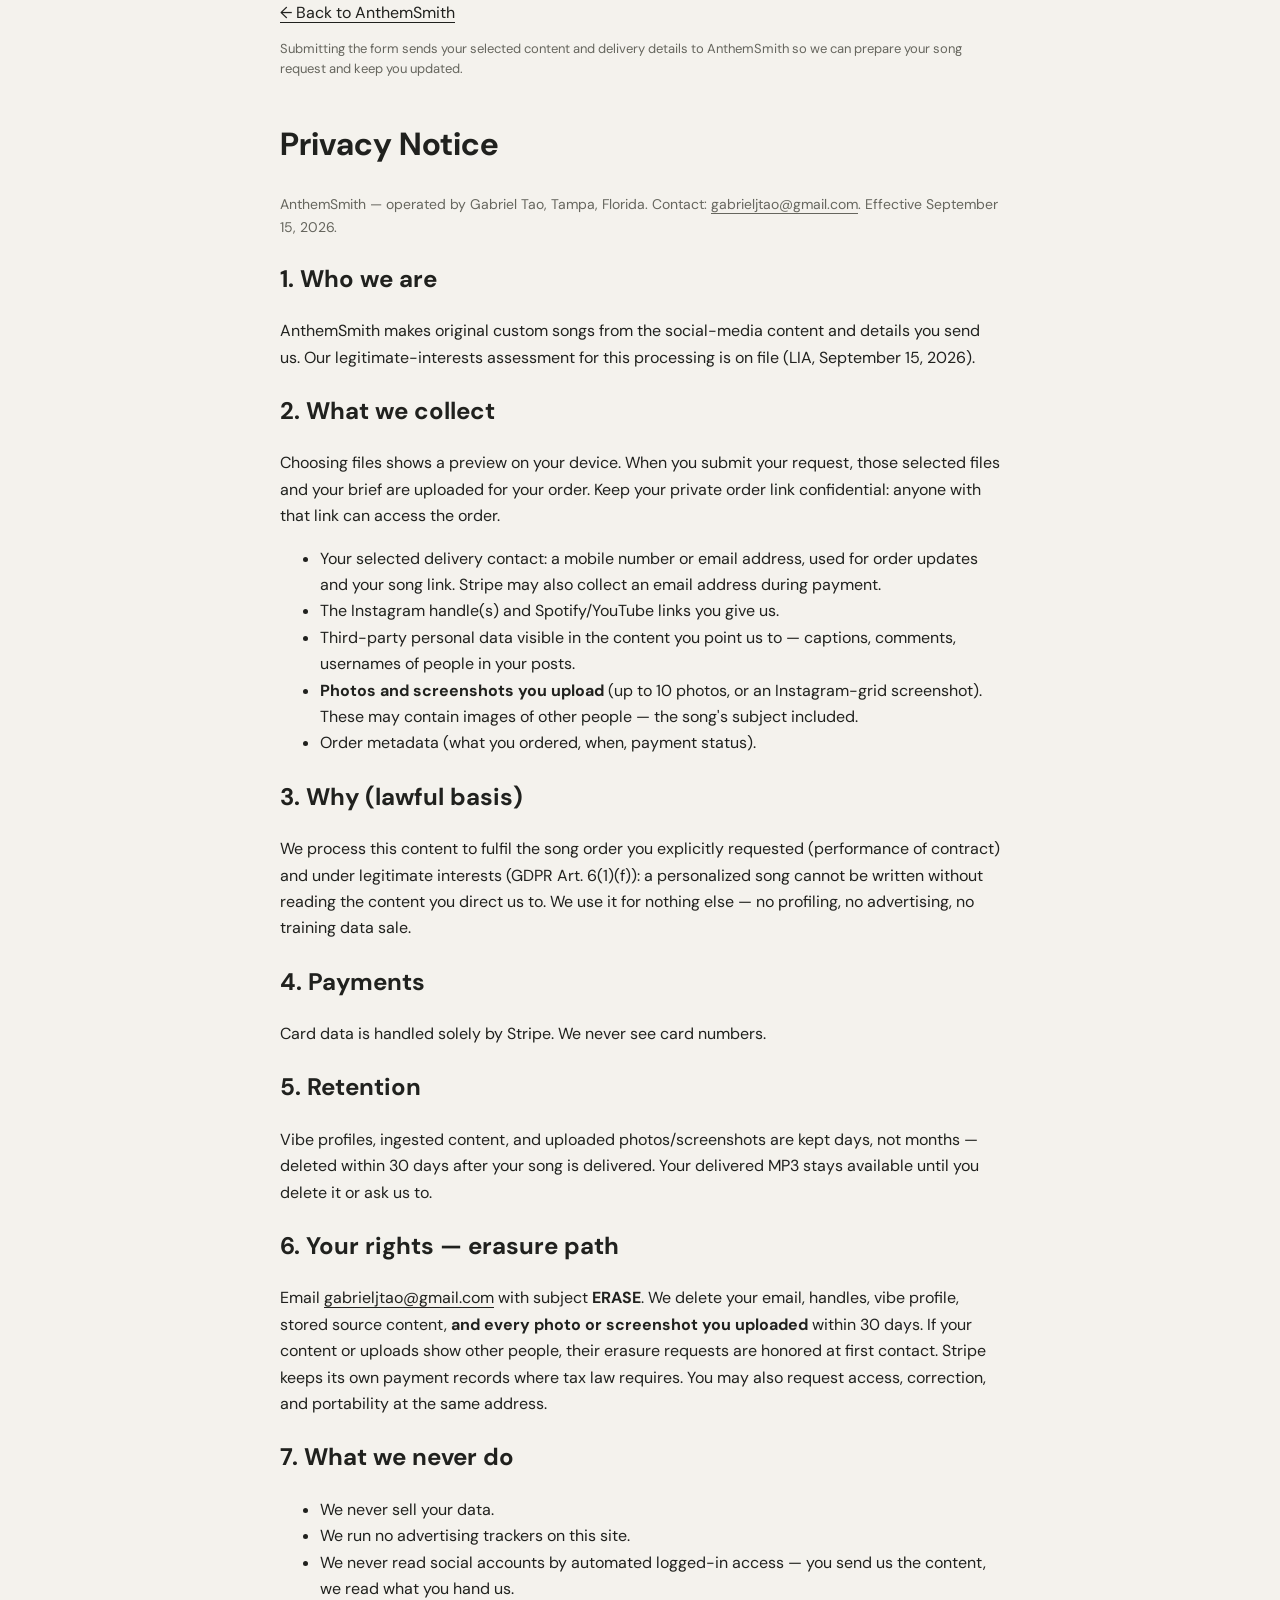
==== commit 9f85ec47: "as: port the v2 order client onto current main (AS-INTEGRATE-MAIN-1120) Takes 1ef0a4a (whale-checkou" ====
--- a/privacy.html
+++ b/privacy.html
@@ -8,16 +8,16 @@
 <link rel="stylesheet" href="style.css">
 </head>
 <body>
-<main class="legal"><a href="index.html">← Back to AnthemSmith</a><p class="small">The website prepares a request on your device. Send it by email for review; payment and delivery are confirmed separately.</p>
+<main class="legal"><a href="index.html">← Back to AnthemSmith</a><p class="small">Submitting the form sends your selected content and delivery details to AnthemSmith so we can prepare your song request and keep you updated.</p>
 <h1>Privacy Notice</h1>
-<p class="muted">AnthemSmith — operated by Cozy AF LLC, Tampa, Florida. Contact: <a href="mailto:cozyafllc@gmail.com">cozyafllc@gmail.com</a>. Effective September 15, 2026.</p>
+<p class="muted">AnthemSmith — operated by Gabriel Tao, Tampa, Florida. Contact: <a href="mailto:gabrieljtao@gmail.com">gabrieljtao@gmail.com</a>. Effective September 15, 2026.</p>
 
 <h2>1. Who we are</h2>
 <p>AnthemSmith makes original custom songs from the social-media content and details you send us. Our legitimate-interests assessment for this processing is on file (LIA, September 15, 2026).</p>
 
-<h2>2. What we collect</h2><p>Choosing files in this form does not upload them. The downloadable request contains the selected files and brief. We receive them only when you send them to us; your email provider also processes your message and attachments.</p>
+<h2>2. What we collect</h2><p>Choosing files shows a preview on your device. When you submit your request, those selected files and your brief are uploaded for your order. Keep your private order link confidential: anyone with that link can access the order.</p>
 <ul>
-<li>Your email address (for delivery and order updates).</li>
+<li>Your selected delivery contact: a mobile number or email address, used for order updates and your song link. Stripe may also collect an email address during payment.</li>
 <li>The Instagram handle(s) and Spotify/YouTube links you give us.</li>
 <li>Third-party personal data visible in the content you point us to — captions, comments, usernames of people in your posts.</li>
 <li><strong>Photos and screenshots you upload</strong> (up to 10 photos, or an Instagram-grid screenshot). These may contain images of other people — the song's subject included.</li>
@@ -34,7 +34,7 @@
 <p>Vibe profiles, ingested content, and uploaded photos/screenshots are kept days, not months — deleted within 30 days after your song is delivered. Your delivered MP3 stays available until you delete it or ask us to.</p>
 
 <h2>6. Your rights — erasure path</h2>
-<p>Email <a href="mailto:cozyafllc@gmail.com">cozyafllc@gmail.com</a> with subject <strong>ERASE</strong>. We delete your email, handles, vibe profile, stored source content, <strong>and every photo or screenshot you uploaded</strong> within 30 days. If your content or uploads show other people, their erasure requests are honored at first contact. Stripe keeps its own payment records where tax law requires. You may also request access, correction, and portability at the same address.</p>
+<p>Email <a href="mailto:gabrieljtao@gmail.com">gabrieljtao@gmail.com</a> with subject <strong>ERASE</strong>. We delete your email, handles, vibe profile, stored source content, <strong>and every photo or screenshot you uploaded</strong> within 30 days. If your content or uploads show other people, their erasure requests are honored at first contact. Stripe keeps its own payment records where tax law requires. You may also request access, correction, and portability at the same address.</p>
 
 <h2>7. What we never do</h2>
 <ul>
